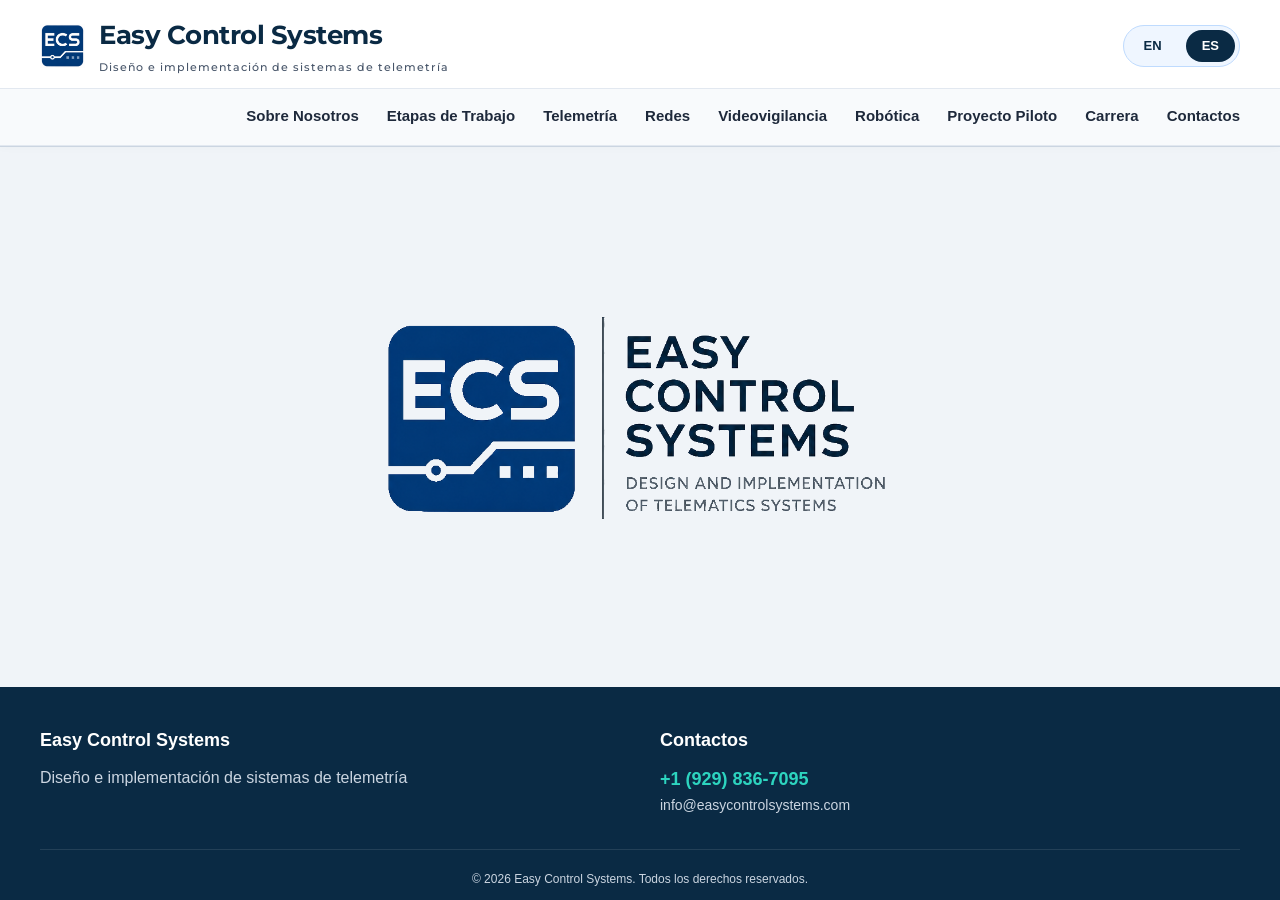
==== es.html @ a72a39f0 "Update language switcher styles for EN/ES links" ====
<!DOCTYPE html>
<html lang="es">
<head>
  <meta charset="UTF-8" />
  <meta name="viewport" content="width=device-width, initial-scale=1.0, user-scalable=no, maximum-scale=1.0" />
  <title>Easy Control Systems</title>
  
  <!-- Favicon -->
  <link rel="icon" href="ECS.png" />
  <link rel="shortcut icon" href="ECS.png" />
  
  <!-- Подключение шрифта Montserrat -->
  <link href="https://fonts.googleapis.com/css2?family=Montserrat:wght@400;500;600;700;800&display=swap" rel="stylesheet">
  
  <!-- Основные стили -->
  <link rel="stylesheet" href="style.css?v=2" />
</head>

<body>

<!-- ======================================== -->
<!-- HEADER: ШАПКА САЙТА                      -->
<!-- ======================================== -->
<header>
  <!-- Верхняя строка: логотип + переключатель языков -->
  <div style="display: flex; justify-content: space-between; align-items: center; padding: 16px 40px 12px 40px;">
    <!-- Логотип с кликом на главную -->
    <div style="display: flex; align-items: center; gap: 14px; cursor: pointer;" onclick="showWindow('home')">
      <img src="ECS.png" alt="ECS logo" style="height: 44px; width: auto;" />
      <div class="logo">
        Easy Control Systems
        <div class="subtitle">Diseño e implementación de sistemas de telemetría</div>
      </div>
    </div>
    
     <!-- Переключатель языков EN/ES -->
    <div style="display:flex; gap:8px; background:#eff6ff; border:1px solid #bfdbfe; padding:4px; border-radius:40px;">
      <a href="index.html"  style="text-decoration:none; padding:6px 16px; border-radius:40px;                     color:#0a2a44; font-weight:700; font-size:13px;">EN</a>
      <a href="es.html"     style="text-decoration:none; padding:6px 16px; border-radius:40px; background:#0a2a44; color:#fff;    font-weight:700; font-size:13px;">ES</a>
    </div>
  </div>
  
  <!-- Навигационное меню -->
  <div style="background: #f8fafc; padding: 10px 40px; border-top: 1px solid #e2e8f0; border-bottom: 1px solid #e2e8f0;">
    <nav style="display: flex; justify-content: flex-end; gap: 28px; flex-wrap: wrap;">
      <a href="#" data-window="about" class="nav-link">Sobre Nosotros</a>
      <a href="#" data-window="steps" class="nav-link">Etapas de Trabajo</a>
      <a href="#" data-window="telemech" class="nav-link">Telemetría</a>
      <a href="#" data-window="networks" class="nav-link">Redes</a>
      <a href="#" data-window="video" class="nav-link">Videovigilancia</a>
      <a href="#" data-window="robotics" class="nav-link">Robótica</a>
      <a href="#" data-window="pilot" class="nav-link">Proyecto Piloto</a>
      <a href="#" data-window="career" class="nav-link">Carrera</a>
      <a href="#" data-window="contacts" class="nav-link">Contactos</a>
    </nav>
  </div>
</header>

<!-- ======================================== -->
<!-- MAIN: ОСНОВНОЕ СОДЕРЖИМОЕ (ОКНА)        -->
<!-- ======================================== -->
<main class="container">
  
  <!-- СТАРТОВАЯ СТРАНИЦА (ГЛАВНАЯ) -->
  <div id="window-home" class="window-content active">
    <img src="ECS_e.png" alt="ECS Logo" />
  </div>

  <!-- О КОМПАНИИ -->
  <div id="window-about" class="window-content">
    <h1>Sobre Nosotros</h1>
    <p>Somos un equipo de ingenieros especializados en telemetría y sistemas de automatización industrial.</p>
    <p>Nuestra actividad está orientada a aumentar la eficiencia operativa de las empresas optimizando el uso de recursos energéticos y humanos.</p>

    <h2>Cómo trabajamos</h2>
    <p>Ofrecemos un modelo basado en una auditoría integral preliminar. La auditoría inicial es gratuita. El pago por nuestros servicios comienza solo después de completar la auditoría y de que usted decida implementar las soluciones desarrolladas.</p>
    <p>Excluimos riesgos injustificados y enfoques experimentales en la parte financiera de los proyectos. Todas las decisiones se toman sobre la base de análisis técnicos, cálculos y experiencia práctica probada.</p>
    <p>Según los resultados de la evaluación inicial, determinamos:</p>
    <ul style="margin-left: 24px; margin-bottom: 20px;">
      <li>viabilidad del proyecto;</li>
      <li>eficiencia económica;</li>
      <li>plazos estimados de recuperación de la inversión.</li>
    </ul>

    <h2>Competencias y cumplimiento normativo</h2>
    <p>La empresa cuenta con un conjunto creciente de licencias y competencias que nos permiten abordar una amplia gama de tareas de ingeniería. Antes de iniciar cualquier proyecto, nuestro departamento legal realiza una verificación adicional para garantizar el cumplimiento de los requisitos normativos.</p>

    <h2>Geografía de actividad</h2>
    <p>EE. UU., Canadá, México.</p>

    <h2>Documentación</h2>
    <p>Al finalizar los proyectos, proporcionamos un conjunto completo de documentación técnica y operativa, incluidos manuales de mantenimiento y soporte de sistemas.</p>

    <h2>Envíe su solicitud</h2>
    <div id="form-about"></div>
  </div>

  <!-- ЭТАПЫ РАБОТ -->
  <div id="window-steps" class="window-content">
    <h1>Etapas de Trabajo</h1>

    <h3>1. Recepción y análisis inicial de la solicitud</h3>
    <ul>
      <li>Procesamiento de la solicitud entrante del cliente</li>
      <li>Formación de una comprensión inicial de la tarea, problema o idea</li>
    </ul>

    <h3>2. Recopilación y análisis de datos iniciales</h3>
    <ul>
      <li>Interacción con el cliente y/o sus representantes autorizados</li>
      <li>Obtención y análisis de la documentación técnica y de proyecto existente</li>
    </ul>

    <h3>3. Auditoría integral (gratuita)</h3>
    <ul>
      <li>Evaluación de la viabilidad técnica de la implementación</li>
      <li>Análisis de la viabilidad económica</li>
      <li>Cálculo de los plazos estimados de recuperación de la inversión</li>
    </ul>

    <h3>4. Diseño y aprobación de la solución</h3>
    <ul>
      <li>Preparación de especificaciones técnicas</li>
      <li>Desarrollo de un anteproyecto con cronograma de trabajo y especificaciones</li>
      <li>Aprobación de la versión final de la solución técnica con el cliente</li>
    </ul>

    <h3>5. Implementación y puesta en marcha</h3>
    <ul>
      <li>Ejecución del proyecto, configuración de sistemas, realización de pruebas</li>
      <li>Entrega de un conjunto completo de documentación técnica y operativa</li>
    </ul>

    <h3>6. Soporte post-proyecto</h3>
    <ul>
      <li>Asistencia durante el período de garantía</li>
      <li>Asistencia después del período de garantía</li>
    </ul>
  </div>

  <!-- ТЕЛЕМЕХАНИКА -->
  <div id="window-telemech" class="window-content">
    <h1>Telemetría</h1>
    <h3>1. Trabajo con sistemas existentes</h3>
    <ul>
      <li>Diagnóstico</li>
      <li>Reparación</li>
      <li>Modernización</li>
      <li>Optimización</li>
    </ul>
    <h3>2. Construcción de un nuevo sistema</h3>
    <ul>
      <li>Selección de SCADA, equipos, plataformas en la nube</li>
      <li>Instalación, montaje y puesta en marcha de equipos tanto locales como de campo</li>
      <li>Implementación de la lógica básica de control</li>
      <li>Configuración de alertas, archivo de datos, tendencias</li>
      <li>Configuración de acceso remoto</li>
    </ul>
    <h3>Protocolos compatibles</h3>
    <p>Modbus, IEC 60870-5-104, DNP3, OPC, MQTT y otros.</p>
  </div>

  <!-- СЕТИ -->
  <div id="window-networks" class="window-content">
    <h1>Redes</h1>
    <h3>Trabajos con infraestructuras de red</h3>
    <ul>
      <li>Reparación después de daños</li>
      <li>Modernización de redes existentes</li>
      <li>Diseño e implementación de nuevas redes</li>
      <li>Configuración de equipos de conmutación</li>
    </ul>
    <h3>Tipos de medios compatibles</h3>
    <ul>
      <li>Líneas de cobre (pares telefónicos)</li>
      <li>Cable coaxial, Ethernet (par trenzado), fibra óptica</li>
      <li>Redes inalámbricas (antenas, equipos de radioenlace)</li>
      <li>Canales de radio de alta frecuencia (LOS) en condiciones de visibilidad directa y de baja frecuencia (NLOS) sin visibilidad directa</li>
    </ul>
    <h3>Servicios adicionales</h3>
    <ul>
      <li>Provisión de Internet</li>
    </ul>
  </div>

  <!-- ВИДЕОНАБЛЮДЕНИЕ -->
  <div id="window-video" class="window-content">
    <h1>Videovigilancia</h1>
    
    <h3>Trabajo con sistemas existentes</h3>
    <ul><li>Diagnóstico</li><li>Reparación</li><li>Modernización</li><li>Optimización</li></ul>
    
    <h3>Construcción de un nuevo sistema</h3>
    <ul><li>Selección de equipos, plataformas en la nube</li><li>Selección de cámaras</li><li>Instalación, puesta en marcha</li><li>Configuración de acceso remoto</li></ul>
    
    <h3>Verificación de alarmas por video — monitoreo con operador en vivo</h3>
    <ul>
      <li>Cuando se detecta movimiento u otras alertas críticas fuera del horario laboral (after hours), nuestro operador revisa el evento en tiempo real</li>
      <li>Analiza el archivo de video y confirma o rechaza la alarma</li>
      <li>Si es una falsa alarma, el sistema se reinicia, no se llama a la policía</li>
      <li>Si se confirma una intrusión, el operador notifica inmediatamente a los servicios de emergencia con la ubicación exacta y la descripción del incidente</li>
    </ul>
    
    <h3>Ventajas de la verificación por video</h3>
    <ul>
      <li>Sin multas por falsas llamadas a la policía (ahorro de hasta $500 por incidente)</li>
      <li>Respuesta rápida a amenazas reales</li>
      <li>Control 24/7</li>
      <li>Confirmación del incidente con valor legal</li>
      <li>Cumplimiento del estándar de verificación de alarmas por video (AVL-01)</li>
    </ul>

    <h3>Servicios adicionales</h3>
    <ul>
      <li>Nos hacemos cargo del mantenimiento completo del sistema de videovigilancia — programado y de emergencia</li>
      <li>A solicitud (cuando sea necesaria una investigación del incidente) — proporcionamos rápidamente la grabación requerida del archivo con marca de tiempo y exportación en el formato requerido</li>
    </ul>
  </div>

  <!-- РОБОТОТЕХНИКА -->
  <div id="window-robotics" class="window-content">
    <h1>Robótica</h1>

    <h3>1. Calibración y preparación para el transporte</h3>
    <ul>
      <li>Preparación del robot para el transporte (fijación de ejes, protección de componentes)</li>
      <li>Transporte cumpliendo con los requisitos del fabricante</li>
      <li>Instalación en nueva ubicación y recalibración después del transporte</li>
    </ul>

    <h3>2. Recuperación después de situaciones de emergencia</h3>
    <ul>
      <li>Desbloqueo del robot</li>
      <li>Recalibración después de colisiones y daños mecánicos</li>
      <li>Verificación del funcionamiento de todos los ejes y sensores</li>
    </ul>

    <h3>3. Programación e integración</h3>
    <ul>
      <li>Desarrollo de un programa «desde cero» para su tarea específica</li>
      <li>Modificación de programas existentes — optimización, adición de funciones</li>
      <li>Integración del robot con el PLC adicional de su sistema</li>
      <li>Integración con el sistema SCADA para control y monitoreo centralizados</li>
    </ul>

    <h3>4. Servicio y soporte</h3>
    <ul>
      <li>Organización de la comunicación con el fabricante para reparaciones en garantía y post-garantía</li>
      <li>Consultoría sobre operación y mantenimiento</li>
      <li>Visita de emergencia de un especialista (bajo pedido)</li>
    </ul>
  </div>

  <!-- ПИЛОТНЫЙ ПРОЕКТ -->
  <div id="window-pilot" class="window-content">
    <h1>Proyecto Piloto</h1>

    <h3>Nuestra empresa está interesada en formar una lista de referencias de calidad de proyectos implementados en el segmento de pequeñas empresas</h3>
    <h3>Condiciones del proyecto piloto</h3>
    <ul>
      <li>Consentimiento del cliente para utilizar el proyecto completado con fines publicitarios y de marketing</li>
      <li>Implementación del proyecto piloto al costo del equipo (la mano de obra es gratuita)</li>
      <li>El costo se limita a los gastos directos de adquisición del equipo</li>
    </ul>

    <h3>Cómo presentar una solicitud</h3>
    <ul>
      <li>Envíe su propuesta a través del siguiente formulario</li>
      <li>Nos pondremos en contacto con usted para discutir los detalles</li>
    </ul>

    <div id="form-pilot"></div>
  </div>

  <!-- КАРЬЕРА -->
  <div id="window-career" class="window-content">
    <h1>Carrera</h1>

    <h3>Programador SCADA (Ignition)</h3>
    <ul>
      <li>Experiencia con SCADA Ignition</li>
    </ul>

    <h3>Instalador de equipos de radioenlace</h3>
    <ul>
      <li>Trabajo en el equipo de ingenieros de campo</li>
      <li>Licencia vigente (autorización) para trabajos en altura</li>
    </ul>

    <h3>Ingeniero de diseño (control de normas)</h3>
    <ul>
      <li>Preparación final de la documentación del proyecto</li>
      <li>Experiencia con AutoCAD, CorelDRAW</li>
    </ul>

    <p style="margin-top: 32px; margin-bottom: 20px;">Para obtener información detallada, envíe su currículum con sus datos de contacto a través del siguiente formulario:</p>

    <div id="form-career"></div>
  </div>

  <!-- КОНТАКТЫ -->
  <div id="window-contacts" class="window-content">
    <h1>Contactos</h1>
    <div class="two-col">
      <div class="contact-info">
        <h3>Contáctenos</h3>
        <p><strong>Dirección:</strong><br>11390 Old Roswell Rd,<br>Alpharetta, GA 30009</p>
        <p><strong>Teléfono:</strong><br>+1 (929) 836-7095</p>
        <p><strong>Email:</strong><br>info@easycontrolsystems.com</p>
      </div>
      <div class="contact-info">
        <h3>Envíenos un mensaje</h3>
        <div id="form-contacts"></div>
      </div>
    </div>
  </div>
</main>

<!-- ======================================== -->
<!-- FOOTER: ПОДВАЛ САЙТА                     -->
<!-- ======================================== -->
<footer>
  <div class="footer-grid">
    <div class="left-column">
      <div class="line-1">
        <h3>Easy Control Systems</h3>
      </div>
      <div class="line-2">
        <p>Diseño e implementación de sistemas de telemetría</p>
      </div>      
    </div>
    <div class="right-column">
      <div class="line-1">
        <h3>Contactos</h3>
      </div>
      <div class="line-2">
        <p><a href="tel:+19298367095" class="phone-link">+1 (929) 836-7095</a></p>
      </div>
      <div class="line-3">
        <p><a href="mailto:info@easycontrolsystems.com" class="email-link">info@easycontrolsystems.com</a></p>
      </div>
    </div>
  </div>
  <div class="footer-copyright">
    <p>© 2026 Easy Control Systems. Todos los derechos reservados.</p>
  </div>
</footer>

<!-- ======================================== -->
<!-- SCRIPT: ФОРМЫ И ПЕРЕКЛЮЧЕНИЕ ОКОН        -->
<!-- ======================================== -->
<script>
  // Функция создания формы (с поддержкой файлов)
  function createForm(actionUrl, formType = 'default', maxSizeMB = 10) {
    const form = document.createElement('form');
    form.method = 'POST';
    form.action = actionUrl;
    form.enctype = 'multipart/form-data';

    let fileHtml = '';
    let sizeText = '';

    if (formType === 'file') {
      fileHtml = `
        <label>Adjuntar archivo (no más de ${maxSizeMB} MB)</label>
        <input type="file" name="attachment" accept=".pdf,.docx,.jpg,.png,.zip,application/pdf,application/vnd.openxmlformats-officedocument.wordprocessingml.document" />
      `;
      sizeText = ` El archivo no supera los ${maxSizeMB} MB.`;
    }

    form.innerHTML = `
      <label>Nombre</label><input name="name" type="text" required />
      <label>Teléfono</label><input name="phone" type="text" />
      <label>Email</label><input name="email" type="email" required />
      ${fileHtml}
      <label>Mensaje</label><textarea name="message" required></textarea>
      <input type="hidden" name="_subject" value="Solicitud a ECS" />
      <button class="submit" type="submit">Enviar</button>
      <div class="small-note">Respondemos a cada mensaje.${sizeText}</div>
    `;
    return form;
  }

  // Проверка размера файла
  function validateFileSize(fileInput, maxSizeMB = 10) {
    const file = fileInput.files[0];
    if (!file) return true;

    const maxSizeInBytes = maxSizeMB * 1024 * 1024;
    if (file.size > maxSizeInBytes) {
      alert(`Error: El archivo no debe exceder los ${maxSizeMB} MB. Su archivo: ${(file.size / (1024 * 1024)).toFixed(2)} MB`);
      fileInput.value = '';
      return false;
    }
    return true;
  }

  // Инициализация форм
  const formUrl = 'https://formspree.io/f/mdaynnqn';
  const maxFileSize = 10;

  const formAbout = createForm(formUrl, 'file', maxFileSize);
  const formPilot = createForm(formUrl, 'file', maxFileSize);
  const formCareer = createForm(formUrl, 'file', maxFileSize);
  const formContacts = createForm(formUrl, 'file', maxFileSize);

  document.getElementById('form-about')?.appendChild(formAbout);
  document.getElementById('form-pilot')?.appendChild(formPilot);
  document.getElementById('form-career')?.appendChild(formCareer);
  document.getElementById('form-contacts')?.appendChild(formContacts);

  // Проверка файлов для всех форм
  const allForms = [formAbout, formPilot, formCareer, formContacts];
  allForms.forEach(form => {
    if (form) {
      form.addEventListener('submit', function(event) {
        const fileInput = form.querySelector('input[type="file"]');
        if (!validateFileSize(fileInput, maxFileSize)) {
          event.preventDefault();
        }
      });
    }
  });

  // Управление переключением окон
  const windows = document.querySelectorAll('.window-content');
  const navLinks = document.querySelectorAll('.nav-link');

  window.showWindow = function(windowId) {
    windows.forEach(win => win.classList.remove('active'));
    const target = document.getElementById(`window-${windowId}`);
    if (target) target.classList.add('active');
    history.pushState({ windowId }, '', `#${windowId}`);
  };

  // Назначение обработчиков для пунктов меню
  navLinks.forEach(link => {
    link.addEventListener('click', (e) => {
      e.preventDefault();
      const windowId = link.getAttribute('data-window');
      showWindow(windowId);
    });
  });

  // Обработка кнопок на главной странице (если есть)
  document.querySelectorAll('.btn-home-primary, .btn-home-secondary').forEach(btn => {
    btn.addEventListener('click', (e) => {
      e.preventDefault();
      const windowId = btn.getAttribute('data-window');
      if (windowId) showWindow(windowId);
    });
  });

  // Определение начального окна по хешу или по умолчанию
  const hash = window.location.hash.slice(1);
  if (hash && document.getElementById(`window-${hash}`)) {
    showWindow(hash);
  } else {
    showWindow('home');
  }

  // Обработка навигации браузера (кнопки "назад" / "вперёд")
  window.addEventListener('popstate', (e) => {
    if (e.state && e.state.windowId) {
      showWindow(e.state.windowId);
    } else {
      showWindow('home');
    }
  });
</script>
</body>
</html>
---- style.css ----
/* ============================================
   БАЗОВЫЕ СТИЛИ И СБРОС
   ============================================ */
* {
  margin: 0;
  padding: 0;
  box-sizing: border-box;
}

body {
  font-family: 'Segoe UI', 'Arial', sans-serif;
  background: #f0f4f8;
  color: #1e2a3e;
  line-height: 1.5;
}

/* ============================================
   ЦВЕТОВАЯ СХЕМА ECS
   ============================================ */
:root {
  --ecs-deep: #0a2a44;
  --ecs-mid: #1e4a76;
  --ecs-light: #eef2f8;
  --ecs-accent: #3b82f6;
  --ecs-text: #1e293b;
  --ecs-text-light: #475569;
  --ecs-border: #cbd5e1;
  --ecs-white: #ffffff;
}

/* ============================================
   ОСНОВНАЯ СТРУКТУРА СТРАНИЦЫ (Flex-схема)
   ============================================ */
html, body {
  height: 100%;
  margin: 0;
  padding: 0;
}

body {
  display: flex;
  flex-direction: column;
  min-height: 100vh;
}

main {
  flex: 1;
  display: flex;
  flex-direction: column;
}

.container {
  flex: 1;
  display: flex;
  flex-direction: column;
  max-width: 1200px;
  margin: 0 auto;
  padding: 0 24px;
  width: 100%;
}

/* ============================================
   ШАПКА (HEADER) — ДЕСКТОП
   ============================================ */
header {
  position: sticky;
  top: 0;
  z-index: 100;
  background: var(--ecs-white);
  border-bottom: 1px solid var(--ecs-border);
  box-shadow: 0 2px 8px rgba(0,0,0,0.02);
}

.logo {
  font-size: 26px;
  font-weight: 700;
  color: var(--ecs-deep);
  letter-spacing: -0.5px;
  font-family: 'Montserrat', 'Segoe UI', Arial, sans-serif;
}

.logo .subtitle {
  font-size: 11px;
  font-weight: 500;
  color: var(--ecs-text-light);
  letter-spacing: 1px;
  margin-top: 4px;
  font-family: 'Montserrat', 'Segoe UI', Arial, sans-serif;
}

/* ============================================
   НАВИГАЦИЯ
   ============================================ */
.nav-link {
  text-decoration: none;
  color: var(--ecs-text);
  font-weight: 600;
  font-size: 15px;
  padding: 6px 0;
  transition: color 0.2s;
  border-bottom: 2px solid transparent;
}

.nav-link:hover {
  color: var(--ecs-accent);
  border-bottom-color: var(--ecs-accent);
}

/* ============================================
   ОКНА (WINDOWS)
   ============================================ */
.window-content {
  display: none;
  flex: 1;
  padding: 48px 0 64px;
  animation: fadeIn 0.25s ease;
}

.window-content.active {
  display: block;
}

/* Стартовая страница — особое поведение (flex + центрирование) */
#window-home.window-content.active {
  display: flex;
  align-items: center;
  justify-content: center;
  padding: 0;
  margin: 0;
}

/* Остальные окна — обычный блочный режим */
#window-about.window-content.active,
#window-steps.window-content.active,
#window-telemech.window-content.active,
#window-networks.window-content.active,
#window-video.window-content.active,
#window-robotics.window-content.active,
#window-pilot.window-content.active,
#window-career.window-content.active,
#window-contacts.window-content.active {
  display: block;
}

@keyframes fadeIn {
  from { opacity: 0; transform: translateY(8px);}
  to { opacity: 1; transform: translateY(0);}
}

/* ============================================
   ЗАГОЛОВКИ И ТЕКСТ
   ============================================ */
h1 {
  font-size: 38px;
  font-weight: 700;
  color: var(--ecs-deep);
  margin-bottom: 24px;
  letter-spacing: -0.5px;
}

h2 {
  font-size: 26px;
  font-weight: 600;
  color: var(--ecs-mid);
  margin: 32px 0 16px;
  padding-bottom: 6px;
  border-bottom: 2px solid var(--ecs-light);
}

h3 {
  font-size: 20px;
  font-weight: 600;
  color: var(--ecs-accent);
  margin: 24px 0 12px;
}

/* ============================================
   КАРТОЧКИ И КОЛОНКИ
   ============================================ */
.card {
  background: var(--ecs-white);
  border-radius: 16px;
  padding: 20px;
  border: 1px solid var(--ecs-border);
  transition: box-shadow 0.2s;
}

.card:hover {
  box-shadow: 0 8px 20px rgba(0,0,0,0.05);
}

.two-col {
  display: grid;
  grid-template-columns: 1fr 1fr;
  gap: 28px;
}

/* ============================================
   ФОРМЫ
   ============================================ */
form {
  background: var(--ecs-white);
  padding: 28px;
  border-radius: 20px;
  border: 1px solid var(--ecs-border);
  margin: 24px 0;
}

label {
  display: block;
  font-weight: 600;
  margin-bottom: 6px;
  margin-top: 14px;
  color: var(--ecs-text);
}

input, textarea, select {
  width: 100%;
  padding: 12px 14px;
  border-radius: 10px;
  border: 1px solid var(--ecs-border);
  font-size: 15px;
  font-family: inherit;
  transition: 0.2s;
}

input:focus, textarea:focus, select:focus {
  outline: none;
  border-color: var(--ecs-accent);
  box-shadow: 0 0 0 2px rgba(59,130,246,0.2);
}

textarea {
  min-height: 100px;
  resize: vertical;
}

.submit {
  margin-top: 20px;
  width: 100%;
  padding: 14px;
  border: none;
  border-radius: 40px;
  background: var(--ecs-accent);
  color: white;
  font-size: 16px;
  font-weight: 700;
  cursor: pointer;
  transition: background 0.2s;
}

.submit:hover {
  background: var(--ecs-mid);
}

.small-note {
  font-size: 12px;
  color: var(--ecs-text-light);
  margin-top: 12px;
  text-align: center;
}

/* ============================================
   КОНТАКТЫ (СТРАНИЦА)
   ============================================ */
.contact-info {
  background: var(--ecs-white);
  border-radius: 20px;
  padding: 24px;
  border: 1px solid var(--ecs-border);
}

#window-contacts .two-col {
  display: grid;
  grid-template-columns: 1fr 1fr;
  gap: 28px;
  align-items: start;
}

/* ============================================
   СТАРТОВАЯ СТРАНИЦА — ЭМБЛЕМА
   ============================================ */
#window-home img {
  max-width: 45%;
  max-height: 55%;
  width: auto;
  height: auto;
  object-fit: contain;
  display: block;
}

/* ============================================
   ПОДВАЛ (FOOTER) — ПРИЖАТ К НИЗУ
   ============================================ */
footer {
  background: var(--ecs-deep);
  color: #cbd5e1;
  padding: 16px 24px 12px;
  margin-top: auto;
}

.footer-grid {
  display: grid;
  grid-template-columns: 1fr 1fr;
  gap: 40px;
  max-width: 1200px;
  margin: 0 auto;
}

footer h3 {
  color: white;
  margin-bottom: 12px;
  font-size: 18px;
}

.phone-link {
  color: #2dd4bf;
  font-size: 18px;
  font-weight: 700;
  text-decoration: none;
}

.email-link {
  color: #cbd5e1;
  font-size: 14px;
  text-decoration: none;
}

.footer-copyright {
  text-align: center;
  margin-top: 32px;
  font-size: 12px;
  border-top: 1px solid rgba(255,255,255,0.1);
  padding-top: 20px;
  max-width: 1200px;
  margin-left: auto;
  margin-right: auto;
}

/* ============================================
   АДАПТАЦИЯ: ПЛАНШЕТЫ (до 991px)
   ============================================ */
@media (max-width: 991px) {
  h1 { font-size: 32px; }
  h2 { font-size: 24px; }
  h3 { font-size: 18px; }
  .two-col { gap: 20px; }
  .window-content { padding: 32px 0 48px; }
  #window-home img { max-width: 50%; max-height: 50%; }
}

/* ============================================
   АДАПТАЦИЯ: МОБИЛЬНЫЕ (до 768px)
   ============================================ */
@media (max-width: 768px) {
  /* Шапка */
  header > div:first-child {
    display: flex !important;
    flex-direction: row !important;
    justify-content: space-between !important;
    align-items: center !important;
    padding: 10px 16px !important;
  }

  header > div:first-child > div:first-child {
    display: flex !important;
    flex-direction: row !important;
    align-items: center !important;
    gap: 8px !important;
    cursor: pointer;
  }

  header img[alt="ECS logo"] {
    height: 32px !important;
    width: auto;
  }

  header .logo {
    font-size: 14px !important;
    font-weight: 700 !important;
    line-height: 1.3 !important;
    text-align: left !important;
  }

  header .logo .subtitle {
    font-size: 8px !important;
    font-weight: 400 !important;
    margin-top: 3px !important;
    text-align: left !important;
    display: block !important;
  }

  header > div:first-child > div:last-child {
    display: flex !important;
    flex-direction: row !important;
    gap: 6px !important;
    padding: 4px !important;
    flex-shrink: 0 !important;
  }

  header > div:first-child > div:last-child a {
    padding: 4px 10px !important;
    font-size: 11px !important;
  }

  /* Меню (2 колонки) */
  nav {
    display: grid !important;
    grid-template-columns: 1fr 1fr !important;
    gap: 8px 16px !important;
    text-align: left !important;
    justify-content: start !important;
    padding: 8px 0 !important;
  }

  .nav-link {
    display: block !important;
    padding: 4px 0 !important;
    font-size: 13px !important;
    text-align: left !important;
    border-bottom: none !important;
  }

  /* Контент */
  .window-content {
    padding: 24px 0 32px;
  }

  h1 { font-size: 28px; }
  h2 { font-size: 20px; }
  .two-col { grid-template-columns: 1fr !important; gap: 20px !important; }

  /* Стартовая страница */
  #window-home img {
    max-width: 60%;
    max-height: 45%;
  }

  /* Подвал */
  footer {
    padding: 20px 16px 16px;
    margin-top: 0;
  }

  .footer-grid {
    grid-template-columns: 1fr !important;
    gap: 20px !important;
    text-align: center !important;
  }

  .footer-copyright {
    margin-top: 20px;
    padding-top: 12px;
    font-size: 10px;
  }

  .phone-link { font-size: 16px !important; }
  .email-link { font-size: 12px !important; }

  /* Контакты */
  #window-contacts .two-col { display: block !important; }
  #window-contacts .contact-info { margin-bottom: 20px; }
}

/* ============================================
   АДАПТАЦИЯ: МАЛЕНЬКИЕ ТЕЛЕФОНЫ (до 480px)
   ============================================ */
@media (max-width: 480px) {
  h1 { font-size: 24px; }
  h2 { font-size: 18px; }
  .nav-link { font-size: 12px !important; }
  #window-home img { max-width: 70%; max-height: 40%; }
  .phone-link { font-size: 14px !important; }
  .email-link { font-size: 11px !important; }
  footer p { font-size: 11px; }
  .footer-copyright { font-size: 9px; }
}

/* ============================================
   АДАПТАЦИЯ: САМЫЕ МАЛЕНЬКИЕ (до 375px)
   ============================================ */
@media (max-width: 375px) {
  header .logo { font-size: 12px !important; }
  header .logo .subtitle { font-size: 7px !important; }
  header img[alt="ECS logo"] { height: 28px !important; }
  .nav-link { font-size: 11px !important; }
  #window-home img { max-width: 80%; max-height: 35%; }
  .phone-link { font-size: 13px !important; }
  .email-link { font-size: 10px !important; }
  .contact-info p { font-size: 12px; }
}
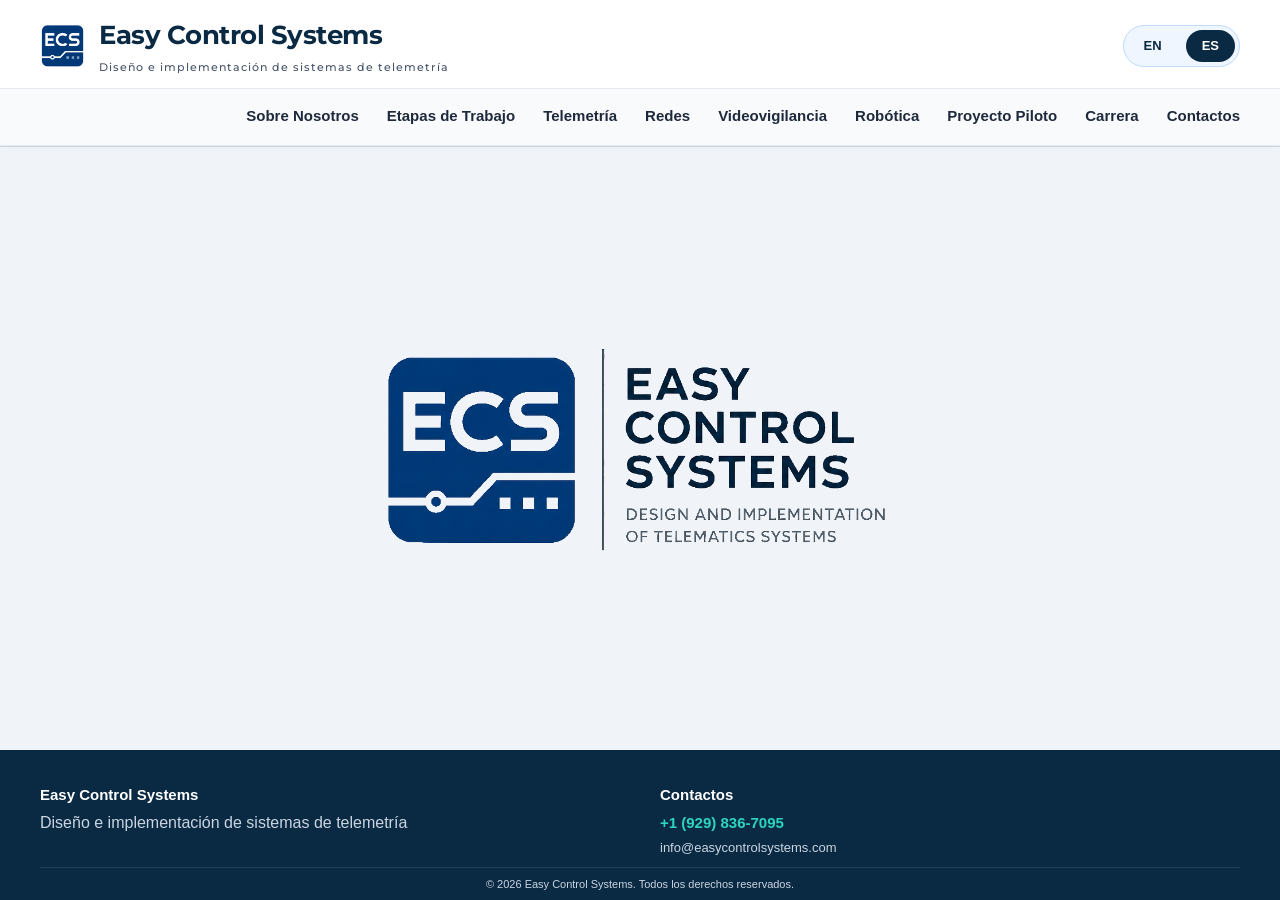
==== commit 27b4c259: "10.05.2026" ====
--- a/es.html
+++ b/es.html
@@ -24,8 +24,8 @@
 <header>
   <!-- Верхняя строка: логотип + переключатель языков -->
   <div style="display: flex; justify-content: space-between; align-items: center; padding: 16px 40px 12px 40px;">
-    <!-- Логотип с кликом на главную -->
-    <div style="display: flex; align-items: center; gap: 14px; cursor: pointer;" onclick="showWindow('home')">
+    <!-- Логотип с кликом на главную (тройной клик = ru.html) -->
+    <div style="display: flex; align-items: center; gap: 14px; cursor: pointer;" onclick="handleLogoClick()">
       <img src="ECS.png" alt="ECS logo" style="height: 44px; width: auto;" />
       <div class="logo">
         Easy Control Systems
@@ -35,8 +35,8 @@
     
      <!-- Переключатель языков EN/ES -->
     <div style="display:flex; gap:8px; background:#eff6ff; border:1px solid #bfdbfe; padding:4px; border-radius:40px;">
-      <a href="index.html"  style="text-decoration:none; padding:6px 16px; border-radius:40px;                     color:#0a2a44; font-weight:700; font-size:13px;">EN</a>
-      <a href="es.html"     style="text-decoration:none; padding:6px 16px; border-radius:40px; background:#0a2a44; color:#fff;    font-weight:700; font-size:13px;">ES</a>
+      <a href="index.html" class="lang-link">EN</a>
+      <a href="es.html" class="lang-link active">ES</a>
     </div>
   </div>
   
@@ -99,40 +99,40 @@
   <div id="window-steps" class="window-content">
     <h1>Etapas de Trabajo</h1>
 
-    <h3>1. Recepción y análisis inicial de la solicitud</h3>
-    <ul>
+    <h2>1. Recepción y análisis inicial de la solicitud</h2>
+    <ul style="margin-left: 24px; margin-bottom: 20px;">
       <li>Procesamiento de la solicitud entrante del cliente</li>
       <li>Formación de una comprensión inicial de la tarea, problema o idea</li>
     </ul>
 
-    <h3>2. Recopilación y análisis de datos iniciales</h3>
-    <ul>
+    <h2>2. Recopilación y análisis de datos iniciales</h2>
+    <ul style="margin-left: 24px; margin-bottom: 20px;">
       <li>Interacción con el cliente y/o sus representantes autorizados</li>
       <li>Obtención y análisis de la documentación técnica y de proyecto existente</li>
     </ul>
 
-    <h3>3. Auditoría integral (gratuita)</h3>
-    <ul>
+    <h2>3. Auditoría integral (gratuita)</h2>
+    <ul style="margin-left: 24px; margin-bottom: 20px;">
       <li>Evaluación de la viabilidad técnica de la implementación</li>
       <li>Análisis de la viabilidad económica</li>
       <li>Cálculo de los plazos estimados de recuperación de la inversión</li>
     </ul>
 
-    <h3>4. Diseño y aprobación de la solución</h3>
-    <ul>
+    <h2>4. Diseño y aprobación de la solución</h2>
+    <ul style="margin-left: 24px; margin-bottom: 20px;">
       <li>Preparación de especificaciones técnicas</li>
       <li>Desarrollo de un anteproyecto con cronograma de trabajo y especificaciones</li>
       <li>Aprobación de la versión final de la solución técnica con el cliente</li>
     </ul>
 
-    <h3>5. Implementación y puesta en marcha</h3>
-    <ul>
+    <h2>5. Implementación y puesta en marcha</h2>
+    <ul style="margin-left: 24px; margin-bottom: 20px;">
       <li>Ejecución del proyecto, configuración de sistemas, realización de pruebas</li>
       <li>Entrega de un conjunto completo de documentación técnica y operativa</li>
     </ul>
 
-    <h3>6. Soporte post-proyecto</h3>
-    <ul>
+    <h2>6. Soporte post-proyecto</h2>
+    <ul style="margin-left: 24px; margin-bottom: 20px;">
       <li>Asistencia durante el período de garantía</li>
       <li>Asistencia después del período de garantía</li>
     </ul>
@@ -141,44 +141,44 @@
   <!-- ТЕЛЕМЕХАНИКА -->
   <div id="window-telemech" class="window-content">
     <h1>Telemetría</h1>
-    <h3>1. Trabajo con sistemas existentes</h3>
-    <ul>
+    <h2>1. Trabajo con sistemas existentes</h2>
+    <ul style="margin-left: 24px; margin-bottom: 20px;">
       <li>Diagnóstico</li>
       <li>Reparación</li>
       <li>Modernización</li>
       <li>Optimización</li>
     </ul>
-    <h3>2. Construcción de un nuevo sistema</h3>
-    <ul>
+    <h2>2. Construcción de un nuevo sistema</h2>
+    <ul style="margin-left: 24px; margin-bottom: 20px;">
       <li>Selección de SCADA, equipos, plataformas en la nube</li>
       <li>Instalación, montaje y puesta en marcha de equipos tanto locales como de campo</li>
       <li>Implementación de la lógica básica de control</li>
       <li>Configuración de alertas, archivo de datos, tendencias</li>
       <li>Configuración de acceso remoto</li>
     </ul>
-    <h3>Protocolos compatibles</h3>
+    <h2>Protocolos compatibles</h2>
     <p>Modbus, IEC 60870-5-104, DNP3, OPC, MQTT y otros.</p>
   </div>
 
   <!-- СЕТИ -->
   <div id="window-networks" class="window-content">
     <h1>Redes</h1>
-    <h3>Trabajos con infraestructuras de red</h3>
-    <ul>
+    <h2>Trabajos con infraestructuras de red</h2>
+    <ul style="margin-left: 24px; margin-bottom: 20px;">
       <li>Reparación después de daños</li>
       <li>Modernización de redes existentes</li>
       <li>Diseño e implementación de nuevas redes</li>
       <li>Configuración de equipos de conmutación</li>
     </ul>
-    <h3>Tipos de medios compatibles</h3>
-    <ul>
+    <h2>Tipos de medios compatibles</h2>
+    <ul style="margin-left: 24px; margin-bottom: 20px;">
       <li>Líneas de cobre (pares telefónicos)</li>
       <li>Cable coaxial, Ethernet (par trenzado), fibra óptica</li>
       <li>Redes inalámbricas (antenas, equipos de radioenlace)</li>
       <li>Canales de radio de alta frecuencia (LOS) en condiciones de visibilidad directa y de baja frecuencia (NLOS) sin visibilidad directa</li>
     </ul>
-    <h3>Servicios adicionales</h3>
-    <ul>
+    <h2>Servicios adicionales</h2>
+    <ul style="margin-left: 24px; margin-bottom: 20px;">
       <li>Provisión de Internet</li>
     </ul>
   </div>
@@ -187,22 +187,22 @@
   <div id="window-video" class="window-content">
     <h1>Videovigilancia</h1>
     
-    <h3>Trabajo con sistemas existentes</h3>
-    <ul><li>Diagnóstico</li><li>Reparación</li><li>Modernización</li><li>Optimización</li></ul>
+    <h2>Trabajo con sistemas existentes</h2>
+    <ul style="margin-left: 24px; margin-bottom: 20px;"><li>Diagnóstico</li><li>Reparación</li><li>Modernización</li><li>Optimización</li></ul>
     
-    <h3>Construcción de un nuevo sistema</h3>
-    <ul><li>Selección de equipos, plataformas en la nube</li><li>Selección de cámaras</li><li>Instalación, puesta en marcha</li><li>Configuración de acceso remoto</li></ul>
+    <h2>Construcción de un nuevo sistema</h2>
+    <ul style="margin-left: 24px; margin-bottom: 20px;"><li>Selección de equipos, plataformas en la nube</li><li>Selección de cámaras</li><li>Instalación, puesta en marcha</li><li>Configuración de acceso remoto</li></ul>
     
-    <h3>Verificación de alarmas por video — monitoreo con operador en vivo</h3>
-    <ul>
+    <h2>Verificación de alarmas por video — monitoreo con operador en vivo</h2>
+    <ul style="margin-left: 24px; margin-bottom: 20px;">
       <li>Cuando se detecta movimiento u otras alertas críticas fuera del horario laboral (after hours), nuestro operador revisa el evento en tiempo real</li>
       <li>Analiza el archivo de video y confirma o rechaza la alarma</li>
       <li>Si es una falsa alarma, el sistema se reinicia, no se llama a la policía</li>
       <li>Si se confirma una intrusión, el operador notifica inmediatamente a los servicios de emergencia con la ubicación exacta y la descripción del incidente</li>
     </ul>
     
-    <h3>Ventajas de la verificación por video</h3>
-    <ul>
+    <h2>Ventajas de la verificación por video</h2>
+    <ul style="margin-left: 24px; margin-bottom: 20px;">
       <li>Sin multas por falsas llamadas a la policía (ahorro de hasta $500 por incidente)</li>
       <li>Respuesta rápida a amenazas reales</li>
       <li>Control 24/7</li>
@@ -210,8 +210,8 @@
       <li>Cumplimiento del estándar de verificación de alarmas por video (AVL-01)</li>
     </ul>
 
-    <h3>Servicios adicionales</h3>
-    <ul>
+    <h2>Servicios adicionales</h2>
+    <ul style="margin-left: 24px; margin-bottom: 20px;">
       <li>Nos hacemos cargo del mantenimiento completo del sistema de videovigilancia — programado y de emergencia</li>
       <li>A solicitud (cuando sea necesaria una investigación del incidente) — proporcionamos rápidamente la grabación requerida del archivo con marca de tiempo y exportación en el formato requerido</li>
     </ul>
@@ -221,30 +221,30 @@
   <div id="window-robotics" class="window-content">
     <h1>Robótica</h1>
 
-    <h3>1. Calibración y preparación para el transporte</h3>
-    <ul>
+    <h2>1. Calibración y preparación para el transporte</h2>
+    <ul style="margin-left: 24px; margin-bottom: 20px;">
       <li>Preparación del robot para el transporte (fijación de ejes, protección de componentes)</li>
       <li>Transporte cumpliendo con los requisitos del fabricante</li>
       <li>Instalación en nueva ubicación y recalibración después del transporte</li>
     </ul>
 
-    <h3>2. Recuperación después de situaciones de emergencia</h3>
-    <ul>
+    <h2>2. Recuperación después de situaciones de emergencia</h2>
+    <ul style="margin-left: 24px; margin-bottom: 20px;">
       <li>Desbloqueo del robot</li>
       <li>Recalibración después de colisiones y daños mecánicos</li>
       <li>Verificación del funcionamiento de todos los ejes y sensores</li>
     </ul>
 
-    <h3>3. Programación e integración</h3>
-    <ul>
+    <h2>3. Programación e integración</h2>
+    <ul style="margin-left: 24px; margin-bottom: 20px;">
       <li>Desarrollo de un programa «desde cero» para su tarea específica</li>
       <li>Modificación de programas existentes — optimización, adición de funciones</li>
       <li>Integración del robot con el PLC adicional de su sistema</li>
       <li>Integración con el sistema SCADA para control y monitoreo centralizados</li>
     </ul>
 
-    <h3>4. Servicio y soporte</h3>
-    <ul>
+    <h2>4. Servicio y soporte</h2>
+    <ul style="margin-left: 24px; margin-bottom: 20px;">
       <li>Organización de la comunicación con el fabricante para reparaciones en garantía y post-garantía</li>
       <li>Consultoría sobre operación y mantenimiento</li>
       <li>Visita de emergencia de un especialista (bajo pedido)</li>
@@ -255,16 +255,16 @@
   <div id="window-pilot" class="window-content">
     <h1>Proyecto Piloto</h1>
 
-    <h3>Nuestra empresa está interesada en formar una lista de referencias de calidad de proyectos implementados en el segmento de pequeñas empresas</h3>
-    <h3>Condiciones del proyecto piloto</h3>
-    <ul>
+    <h2>Nuestra empresa está interesada en formar una lista de referencias de calidad de proyectos implementados en el segmento de pequeñas empresas</h2>
+    <h2>Condiciones del proyecto piloto</h2>
+    <ul style="margin-left: 24px; margin-bottom: 20px;">
       <li>Consentimiento del cliente para utilizar el proyecto completado con fines publicitarios y de marketing</li>
       <li>Implementación del proyecto piloto al costo del equipo (la mano de obra es gratuita)</li>
       <li>El costo se limita a los gastos directos de adquisición del equipo</li>
     </ul>
 
-    <h3>Cómo presentar una solicitud</h3>
-    <ul>
+    <h2>Cómo presentar una solicitud</h2>
+    <ul style="margin-left: 24px; margin-bottom: 20px;">
       <li>Envíe su propuesta a través del siguiente formulario</li>
       <li>Nos pondremos en contacto con usted para discutir los detalles</li>
     </ul>
@@ -276,19 +276,19 @@
   <div id="window-career" class="window-content">
     <h1>Carrera</h1>
 
-    <h3>Programador SCADA (Ignition)</h3>
-    <ul>
+    <h2>Programador SCADA (Ignition)</h2>
+    <ul style="margin-left: 24px; margin-bottom: 20px;">
       <li>Experiencia con SCADA Ignition</li>
     </ul>
 
-    <h3>Instalador de equipos de radioenlace</h3>
-    <ul>
+    <h2>Instalador de equipos de radioenlace</h2>
+    <ul style="margin-left: 24px; margin-bottom: 20px;">
       <li>Trabajo en el equipo de ingenieros de campo</li>
       <li>Licencia vigente (autorización) para trabajos en altura</li>
     </ul>
 
-    <h3>Ingeniero de diseño (control de normas)</h3>
-    <ul>
+    <h2>Ingeniero de diseño (control de normas)</h2>
+    <ul style="margin-left: 24px; margin-bottom: 20px;">
       <li>Preparación final de la documentación del proyecto</li>
       <li>Experiencia con AutoCAD, CorelDRAW</li>
     </ul>
@@ -350,6 +350,23 @@
 <!-- SCRIPT: ФОРМЫ И ПЕРЕКЛЮЧЕНИЕ ОКОН        -->
 <!-- ======================================== -->
 <script>
+  // Тройной клик на логотип — переход на русскую версию
+  let logoClickCount = 0;
+  let logoClickTimer = null;
+  function handleLogoClick() {
+    logoClickCount++;
+    clearTimeout(logoClickTimer);
+    if (logoClickCount === 3) {
+      logoClickCount = 0;
+      window.location.href = 'ru.html';
+      return;
+    }
+    logoClickTimer = setTimeout(() => {
+      logoClickCount = 0;
+      showWindow('home');
+    }, 500);
+  }
+
   // Функция создания формы (с поддержкой файлов)
   function createForm(actionUrl, formType = 'default', maxSizeMB = 10) {
     const form = document.createElement('form');
@@ -427,11 +444,17 @@
   const navLinks = document.querySelectorAll('.nav-link');
 
   window.showWindow = function(windowId) {
-    windows.forEach(win => win.classList.remove('active'));
-    const target = document.getElementById(`window-${windowId}`);
-    if (target) target.classList.add('active');
-    history.pushState({ windowId }, '', `#${windowId}`);
-  };
+  windows.forEach(win => win.classList.remove('active'));
+  const target = document.getElementById(`window-${windowId}`);
+  if (target) target.classList.add('active');
+  history.pushState({ windowId }, '', `#${windowId}`);
+  
+  navLinks.forEach(link => link.classList.remove('active'));
+  const activeLink = document.querySelector(`.nav-link[data-window="${windowId}"]`);
+  if (activeLink) activeLink.classList.add('active');
+  
+  window.scrollTo({ top: 0, behavior: 'smooth' });
+};
 
   // Назначение обработчиков для пунктов меню
   navLinks.forEach(link => {
--- a/style.css
+++ b/style.css
@@ -5,13 +5,6 @@
   margin: 0;
   padding: 0;
   box-sizing: border-box;
-}
-
-body {
-  font-family: 'Segoe UI', 'Arial', sans-serif;
-  background: #f0f4f8;
-  color: #1e2a3e;
-  line-height: 1.5;
 }
 
 /* ============================================
@@ -31,16 +24,21 @@
 /* ============================================
    ОСНОВНАЯ СТРУКТУРА СТРАНИЦЫ (Flex-схема)
    ============================================ */
-html, body {
+html {
   height: 100%;
-  margin: 0;
-  padding: 0;
-}
-
+}
+
+/* Объединённый body — убраны дублирование и лишний html/body блок */
 body {
+  font-family: 'Segoe UI', 'Arial', sans-serif;
+  background: #f0f4f8;
+  color: #1e2a3e;
+  line-height: 1.5;
   display: flex;
   flex-direction: column;
   min-height: 100vh;
+  margin: 0;
+  padding: 0;
 }
 
 main {
@@ -97,13 +95,41 @@
   font-weight: 600;
   font-size: 15px;
   padding: 6px 0;
-  transition: color 0.2s;
+  transition: color 0.2s, background 0.2s, padding 0.2s;
   border-bottom: 2px solid transparent;
+  border-radius: 40px;
 }
 
 .nav-link:hover {
   color: var(--ecs-accent);
   border-bottom-color: var(--ecs-accent);
+}
+
+/* Активная кнопка — тёмно-синяя таблетка как у переключателя языков */
+.nav-link.active {
+  background: var(--ecs-deep);
+  color: var(--ecs-white);
+  border-bottom-color: transparent;
+  border-radius: 40px;
+  padding: 4px 14px;
+}
+
+/* ============================================
+   ПЕРЕКЛЮЧАТЕЛЬ ЯЗЫКОВ
+   ============================================ */
+.lang-link {
+  text-decoration: none;
+  padding: 6px 16px;
+  border-radius: 40px;
+  color: var(--ecs-deep);
+  font-weight: 700;
+  font-size: 13px;
+  transition: background 0.2s, color 0.2s;
+}
+
+.lang-link.active {
+  background: var(--ecs-deep);
+  color: var(--ecs-white);
 }
 
 /* ============================================
@@ -129,22 +155,11 @@
   margin: 0;
 }
 
-/* Остальные окна — обычный блочный режим */
-#window-about.window-content.active,
-#window-steps.window-content.active,
-#window-telemech.window-content.active,
-#window-networks.window-content.active,
-#window-video.window-content.active,
-#window-robotics.window-content.active,
-#window-pilot.window-content.active,
-#window-career.window-content.active,
-#window-contacts.window-content.active {
-  display: block;
-}
+/* Убран избыточный блок перечисления окон — display:block уже задан выше */
 
 @keyframes fadeIn {
-  from { opacity: 0; transform: translateY(8px);}
-  to { opacity: 1; transform: translateY(0);}
+  from { opacity: 0; transform: translateY(8px); }
+  to   { opacity: 1; transform: translateY(0); }
 }
 
 /* ============================================
@@ -295,7 +310,7 @@
 footer {
   background: var(--ecs-deep);
   color: #cbd5e1;
-  padding: 16px 24px 12px;
+  padding: 10px 24px 8px;
   margin-top: auto;
 }
 
@@ -308,33 +323,31 @@
 }
 
 footer h3 {
-  color: white;
-  margin-bottom: 12px;
-  font-size: 18px;
+  color: var(--ecs-white);
+  margin-bottom: 4px;
+  font-size: 15px;
 }
 
 .phone-link {
   color: #2dd4bf;
-  font-size: 18px;
+  font-size: 15px;
   font-weight: 700;
   text-decoration: none;
 }
 
 .email-link {
   color: #cbd5e1;
-  font-size: 14px;
+  font-size: 13px;
   text-decoration: none;
 }
 
 .footer-copyright {
   text-align: center;
-  margin-top: 32px;
-  font-size: 12px;
+  margin: 8px auto 0;
+  font-size: 11px;
   border-top: 1px solid rgba(255,255,255,0.1);
-  padding-top: 20px;
+  padding-top: 8px;
   max-width: 1200px;
-  margin-left: auto;
-  margin-right: auto;
 }
 
 /* ============================================
@@ -403,19 +416,18 @@
     font-size: 11px !important;
   }
 
-  /* Меню (2 колонки) */
+  /* Меню (перенос по строкам, плашка по размеру текста) */
   nav {
-    display: grid !important;
-    grid-template-columns: 1fr 1fr !important;
-    gap: 8px 16px !important;
-    text-align: left !important;
-    justify-content: start !important;
+    display: flex !important;
+    flex-wrap: wrap !important;
+    gap: 6px 10px !important;
+    justify-content: flex-start !important;
     padding: 8px 0 !important;
   }
 
   .nav-link {
-    display: block !important;
-    padding: 4px 0 !important;
+    display: inline-block !important;
+    padding: 4px 10px !important;
     font-size: 13px !important;
     text-align: left !important;
     border-bottom: none !important;
@@ -438,23 +450,42 @@
 
   /* Подвал */
   footer {
-    padding: 20px 16px 16px;
+    padding: 8px 16px 6px;
     margin-top: 0;
   }
 
   .footer-grid {
     grid-template-columns: 1fr !important;
-    gap: 20px !important;
+    gap: 2px !important;
     text-align: center !important;
   }
 
+  .footer-grid .left-column,
+  .footer-grid .right-column {
+    display: flex;
+    flex-direction: column;
+    gap: 0;
+  }
+
+  .footer-grid .line-1,
+  .footer-grid .line-2,
+  .footer-grid .line-3 {
+    margin: 0;
+    padding: 0;
+  }
+
+  footer h3 {
+    margin-bottom: 2px !important;
+    font-size: 13px !important;
+  }
+
   .footer-copyright {
-    margin-top: 20px;
-    padding-top: 12px;
+    margin-top: 6px;
+    padding-top: 6px;
     font-size: 10px;
   }
 
-  .phone-link { font-size: 16px !important; }
+  .phone-link { font-size: 14px !important; }
   .email-link { font-size: 12px !important; }
 
   /* Контакты */
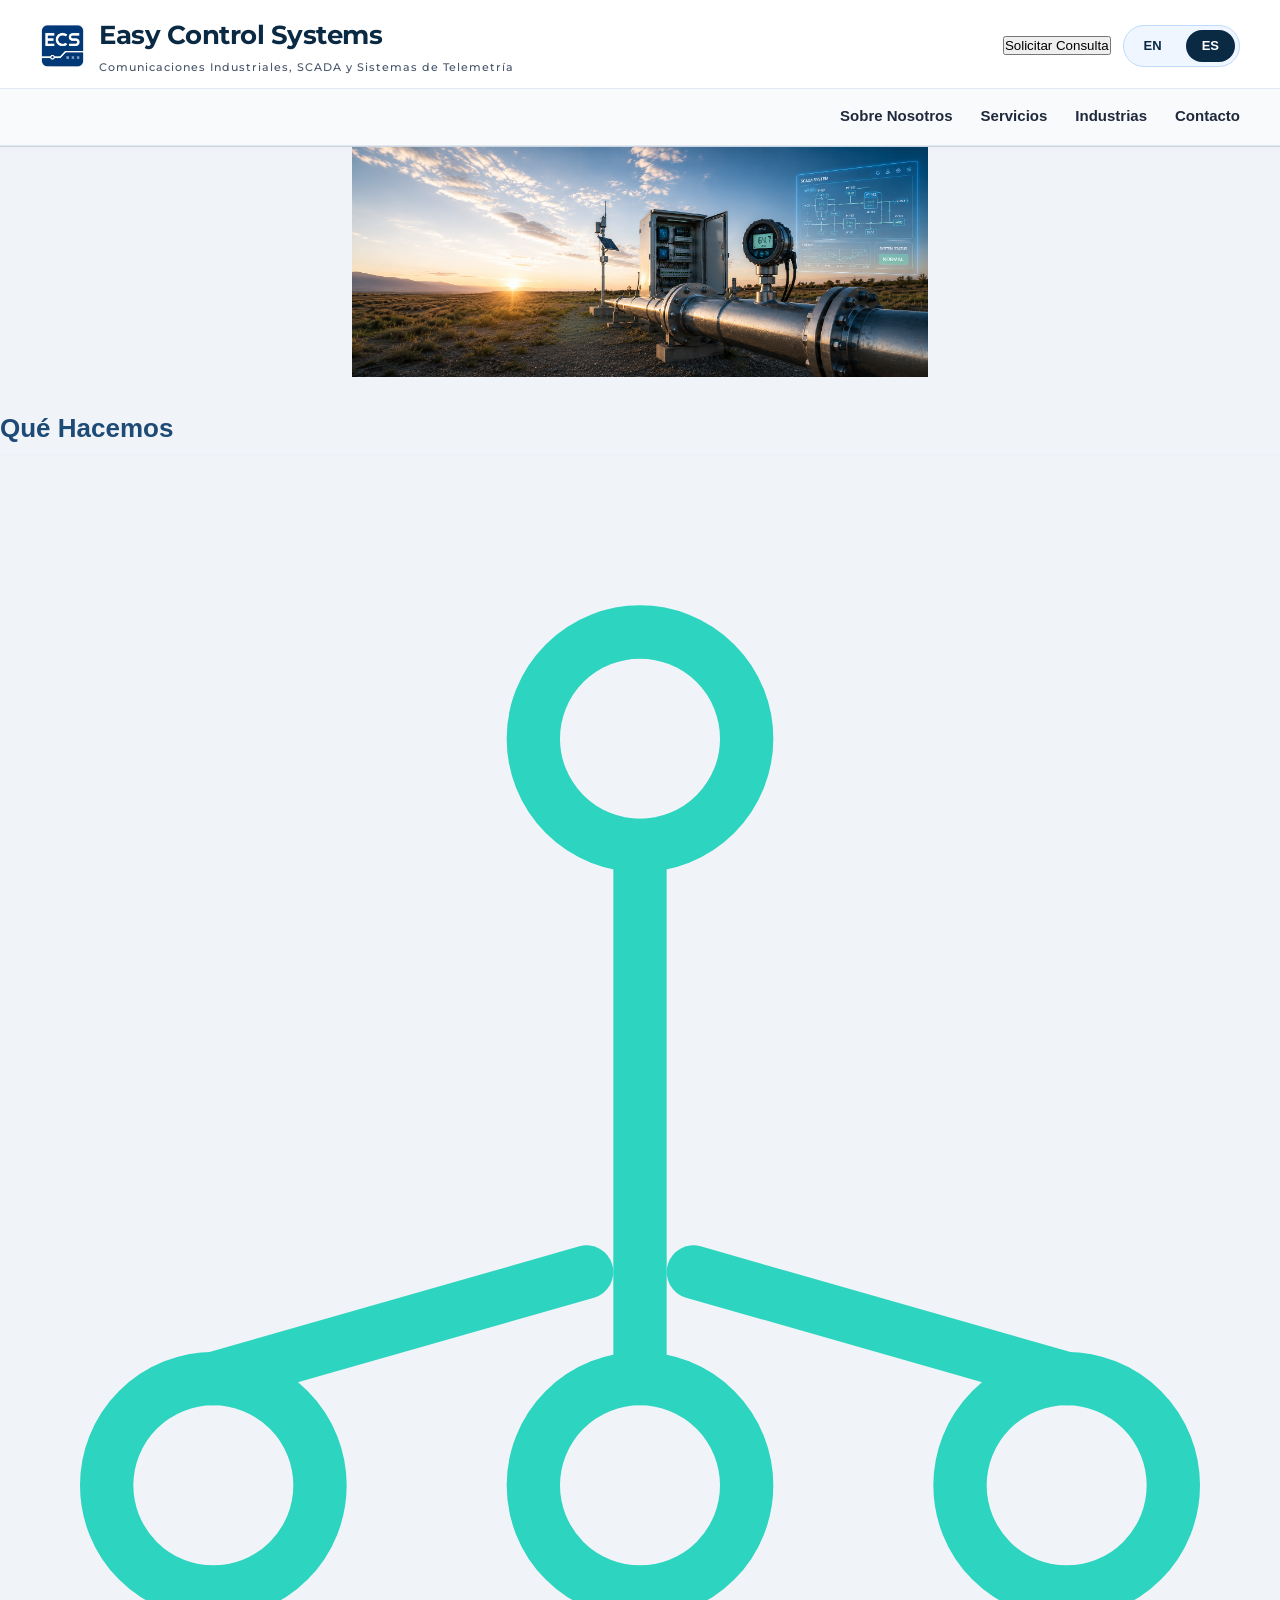
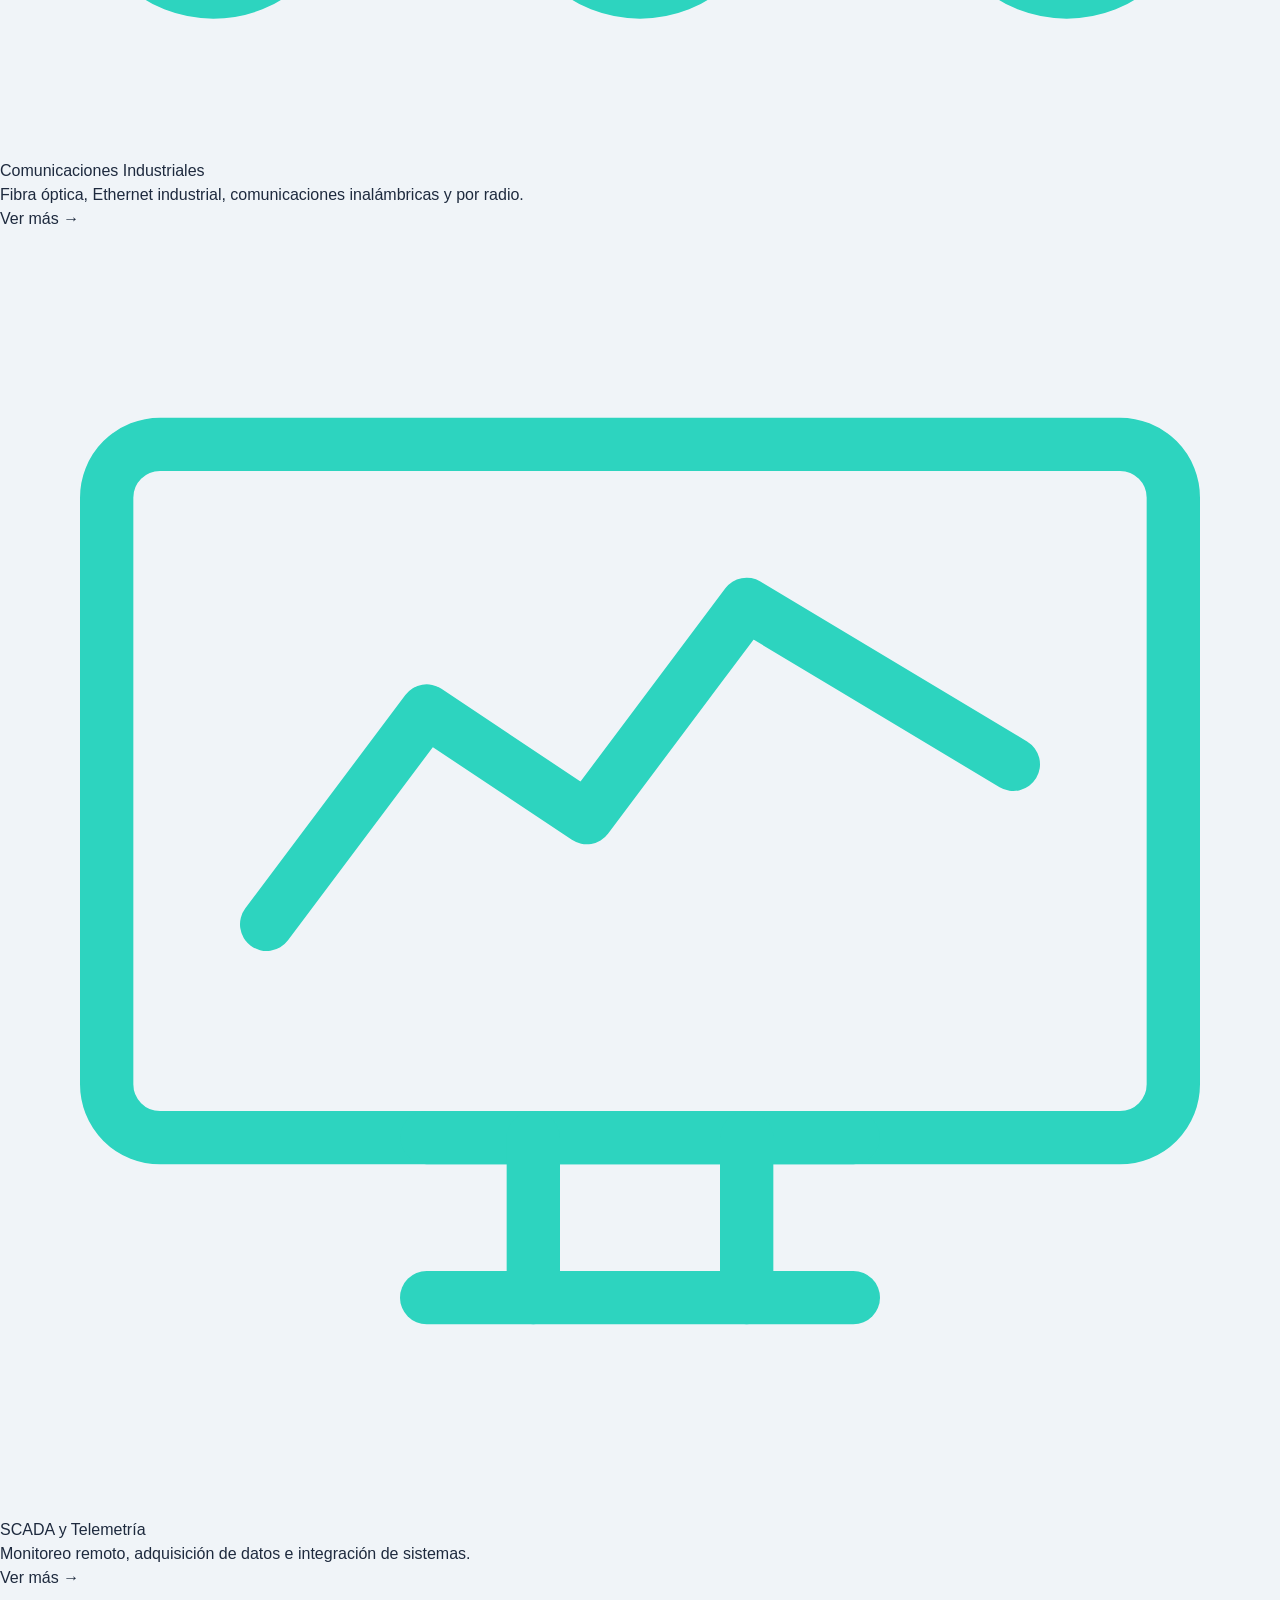
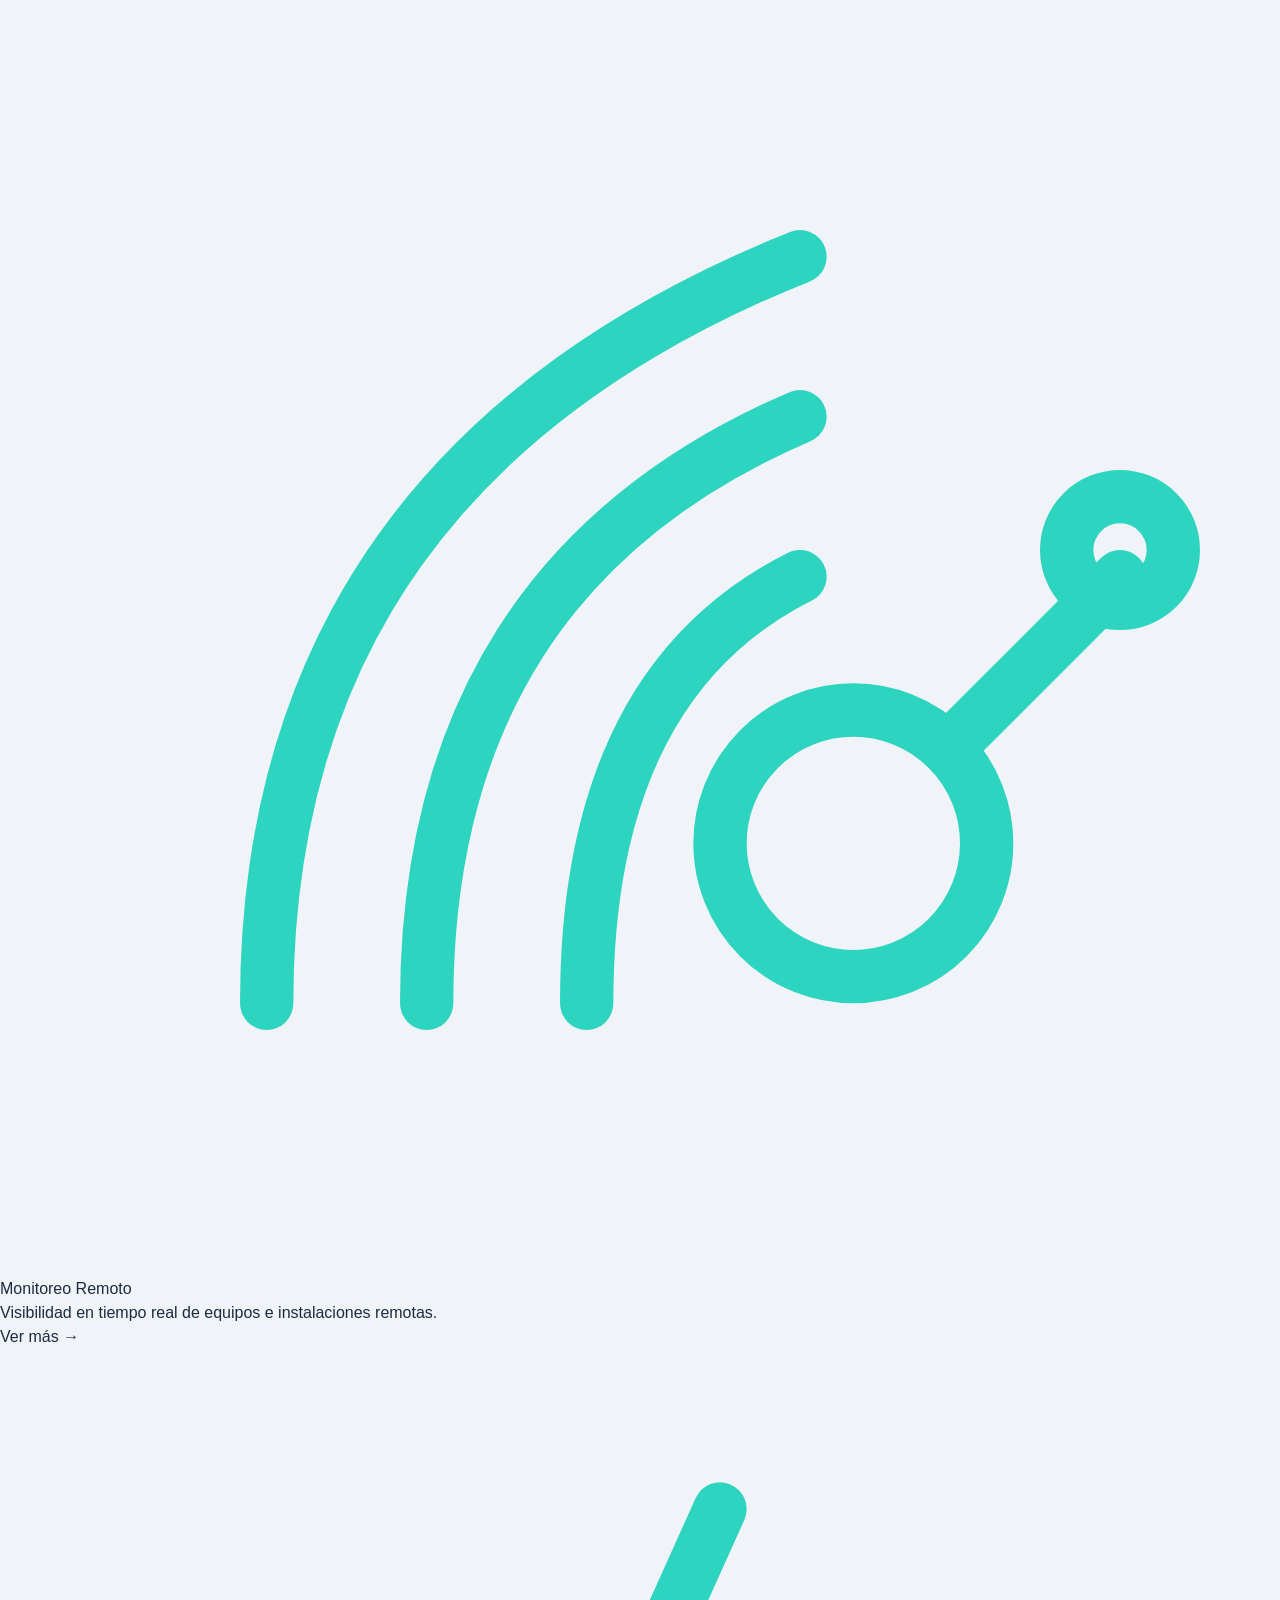
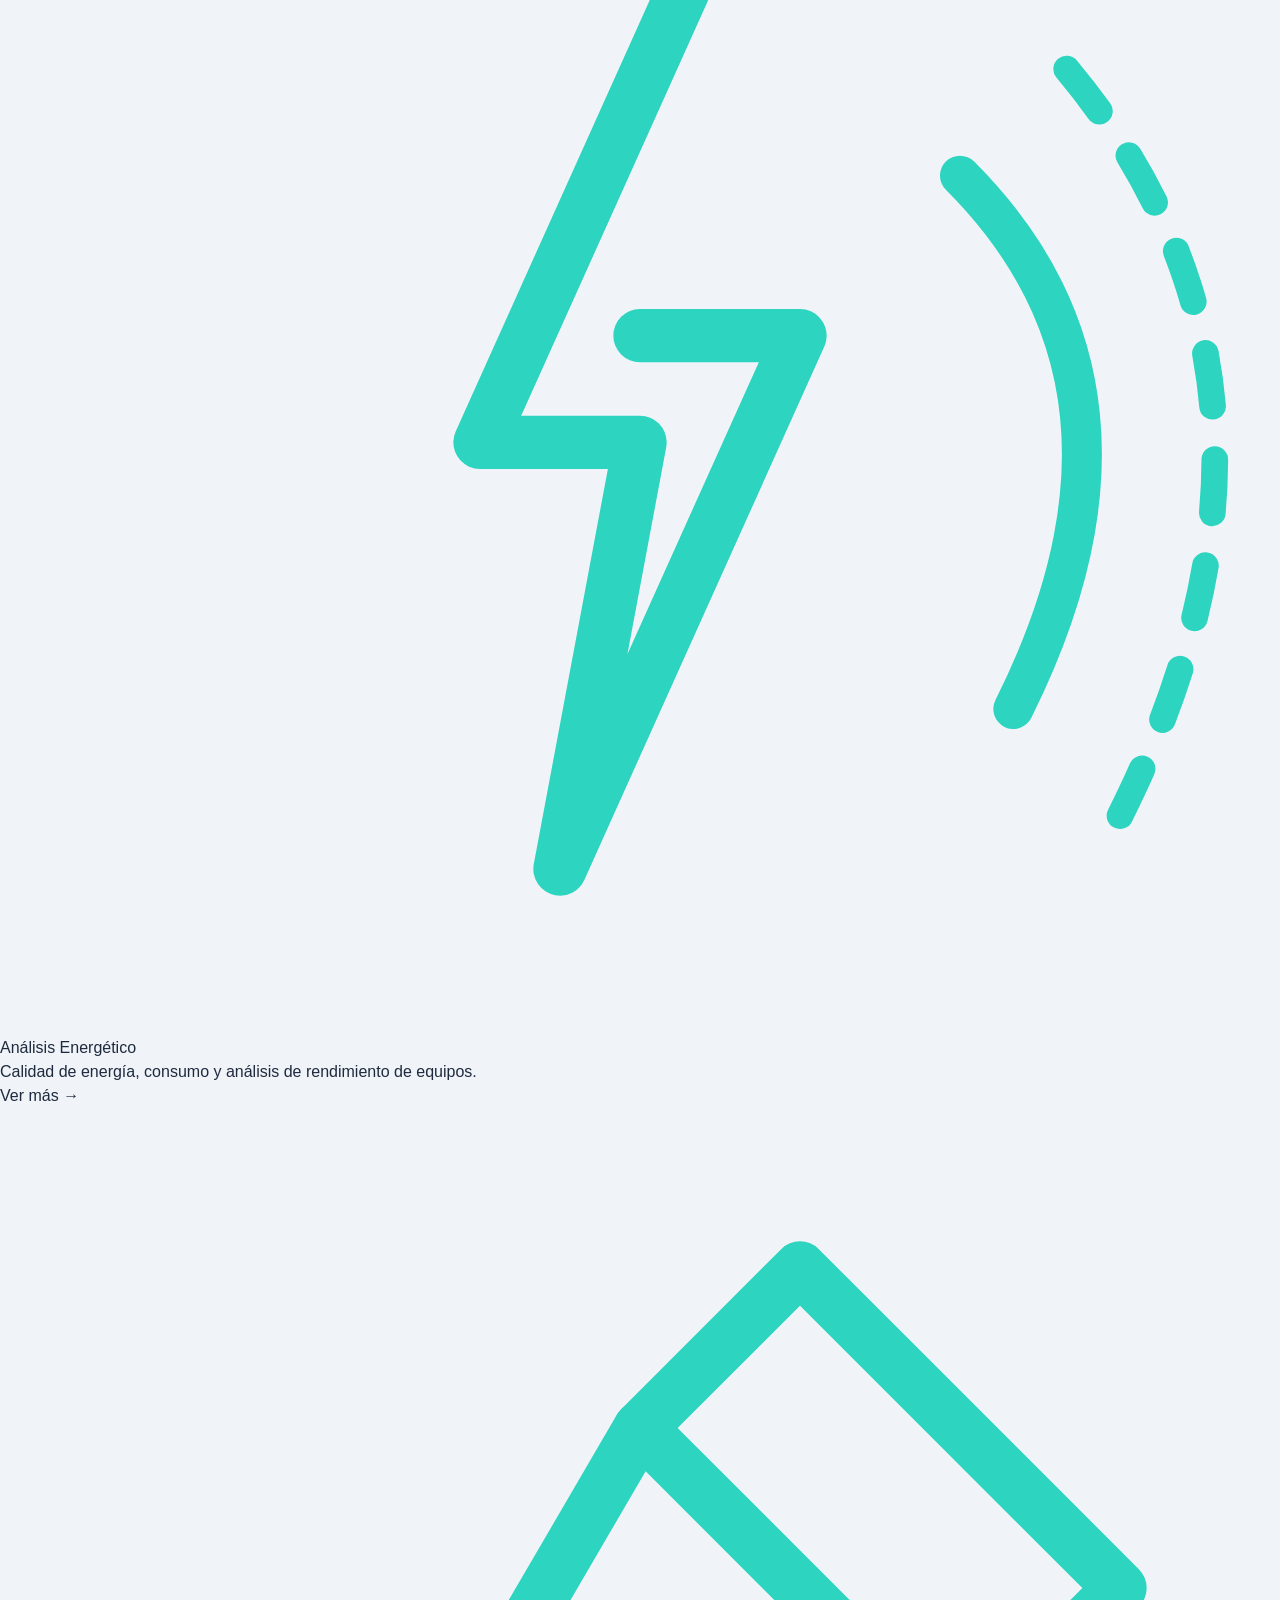
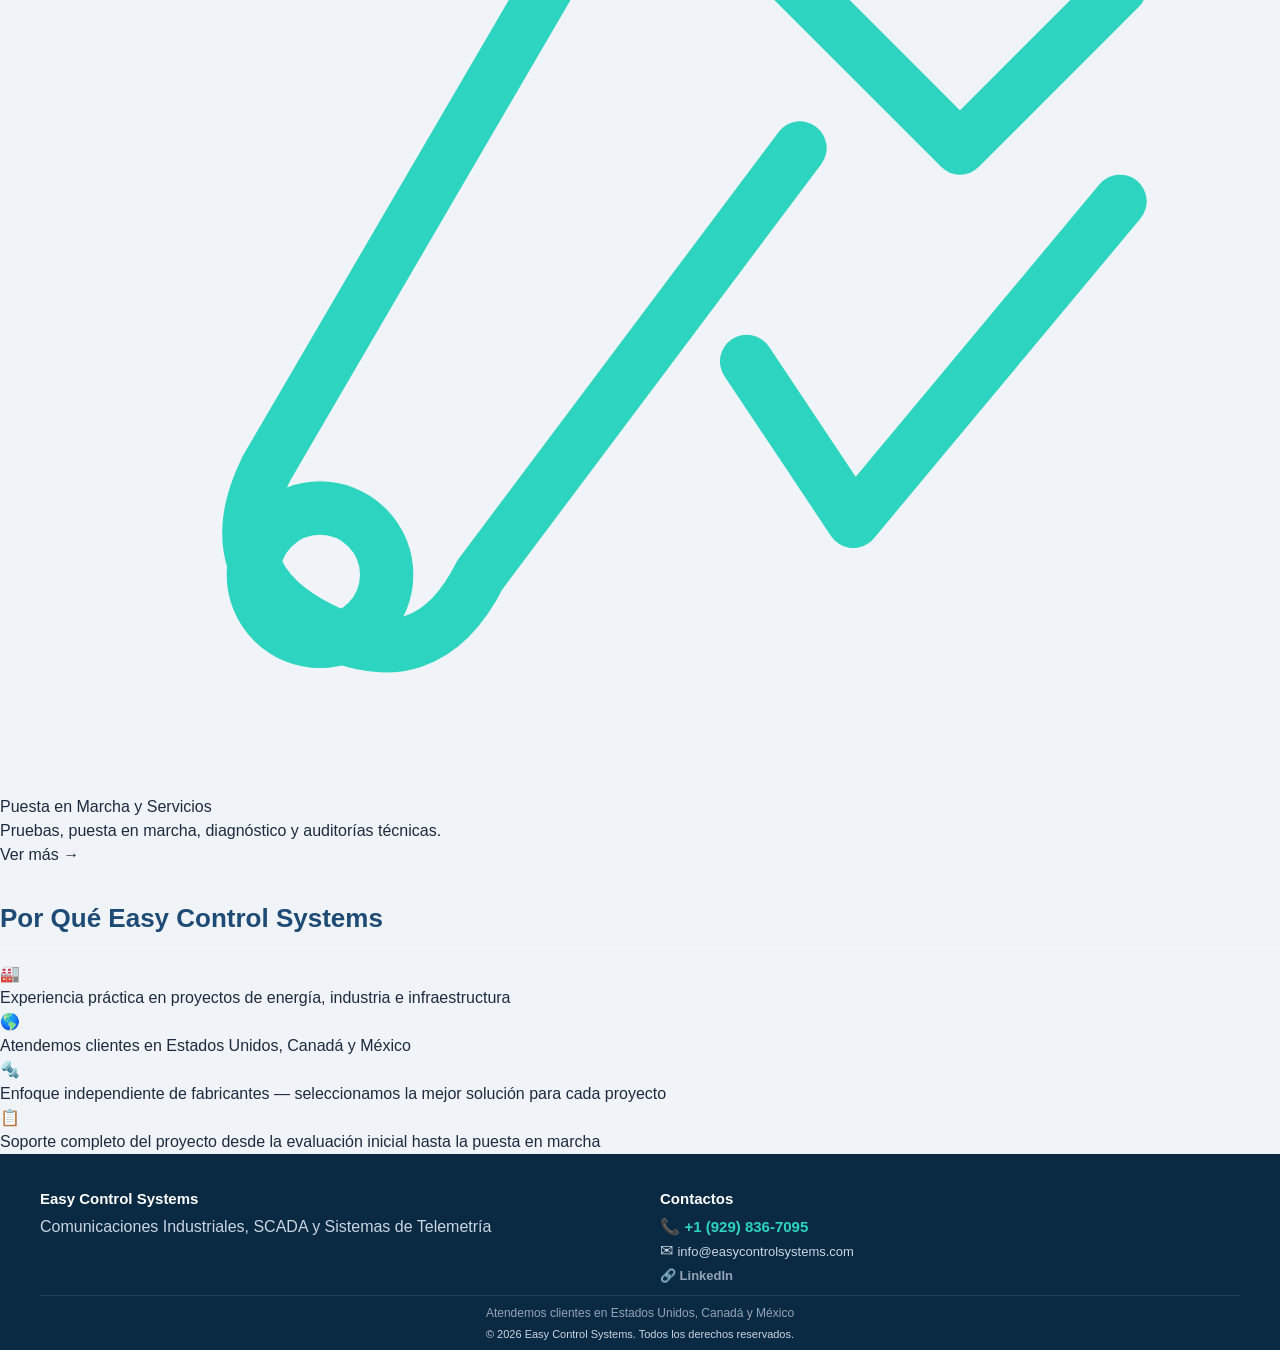
==== commit bc915fd4: "Linkedn" ====
--- a/es.html
+++ b/es.html
@@ -4,309 +4,375 @@
   <meta charset="UTF-8" />
   <meta name="viewport" content="width=device-width, initial-scale=1.0, user-scalable=no, maximum-scale=1.0" />
   <title>Easy Control Systems</title>
-  
-  <!-- Favicon -->
   <link rel="icon" href="ECS.png" />
   <link rel="shortcut icon" href="ECS.png" />
-  
-  <!-- Подключение шрифта Montserrat -->
   <link href="https://fonts.googleapis.com/css2?family=Montserrat:wght@400;500;600;700;800&display=swap" rel="stylesheet">
-  
-  <!-- Основные стили -->
-  <link rel="stylesheet" href="style.css?v=2" />
+  <link rel="stylesheet" href="style.css?v=6" />
 </head>
-
 <body>
 
-<!-- ======================================== -->
-<!-- HEADER: ШАПКА САЙТА                      -->
-<!-- ======================================== -->
 <header>
-  <!-- Верхняя строка: логотип + переключатель языков -->
   <div style="display: flex; justify-content: space-between; align-items: center; padding: 16px 40px 12px 40px;">
-    <!-- Логотип с кликом на главную (тройной клик = ru.html) -->
     <div style="display: flex; align-items: center; gap: 14px; cursor: pointer;" onclick="handleLogoClick()">
       <img src="ECS.png" alt="ECS logo" style="height: 44px; width: auto;" />
       <div class="logo">
         Easy Control Systems
-        <div class="subtitle">Diseño e implementación de sistemas de telemetría</div>
-      </div>
-    </div>
-    
-     <!-- Переключатель языков EN/ES -->
-    <div style="display:flex; gap:8px; background:#eff6ff; border:1px solid #bfdbfe; padding:4px; border-radius:40px;">
+        <div class="subtitle">Comunicaciones Industriales, SCADA y Sistemas de Telemetría</div>
+      </div>
+    </div>
+    <div style="display:flex; align-items:center; gap:12px;">
+    <button onclick="showWindow('contacts')" class="btn-consult">Solicitar Consulta</button>
+    <div style="display:flex; gap:8px; background:#eff6ff; border:1px solid #bfdbfe; padding:4px; border-radius:40px; flex-shrink:0;">
       <a href="index.html" class="lang-link">EN</a>
       <a href="es.html" class="lang-link active">ES</a>
     </div>
-  </div>
-  
-  <!-- Навигационное меню -->
+    </div>
+  </div>
   <div style="background: #f8fafc; padding: 10px 40px; border-top: 1px solid #e2e8f0; border-bottom: 1px solid #e2e8f0;">
     <nav style="display: flex; justify-content: flex-end; gap: 28px; flex-wrap: wrap;">
-      <a href="#" data-window="about" class="nav-link">Sobre Nosotros</a>
-      <a href="#" data-window="steps" class="nav-link">Etapas de Trabajo</a>
-      <a href="#" data-window="telemech" class="nav-link">Telemetría</a>
-      <a href="#" data-window="networks" class="nav-link">Redes</a>
-      <a href="#" data-window="video" class="nav-link">Videovigilancia</a>
-      <a href="#" data-window="robotics" class="nav-link">Robótica</a>
-      <a href="#" data-window="pilot" class="nav-link">Proyecto Piloto</a>
-      <a href="#" data-window="career" class="nav-link">Carrera</a>
-      <a href="#" data-window="contacts" class="nav-link">Contactos</a>
+      <a href="#" data-window="about"      class="nav-link">Sobre Nosotros</a>
+      <a href="#" data-window="services"   class="nav-link">Servicios</a>
+      <a href="#" data-window="industries" class="nav-link">Industrias</a>
+      <a href="#" data-window="contacts"   class="nav-link">Contacto</a>
     </nav>
   </div>
 </header>
 
-<!-- ======================================== -->
-<!-- MAIN: ОСНОВНОЕ СОДЕРЖИМОЕ (ОКНА)        -->
-<!-- ======================================== -->
+<!-- HOME BANNER -->
+<div id="window-home" class="window-content active">
+  <img src="Banner.png" alt="ECS Banner" />
+</div>
+
+<!-- WHAT WE DO -->
+<section class="wwd-section" id="wwd-section">
+  <div class="wwd-inner">
+    <h2 class="wwd-heading">Qué Hacemos</h2>
+    <div class="what-we-do-grid">
+      <div class="wwd-card" onclick="navigateToSection('networks')">
+        <div class="wwd-icon"><svg viewBox="0 0 48 48" fill="none" stroke="#2dd4bf" stroke-width="2" stroke-linecap="round" stroke-linejoin="round"><circle cx="24" cy="10" r="4"/><circle cx="8" cy="38" r="4"/><circle cx="24" cy="38" r="4"/><circle cx="40" cy="38" r="4"/><line x1="24" y1="14" x2="24" y2="34"/><line x1="22" y1="30" x2="8" y2="34"/><line x1="26" y1="30" x2="40" y2="34"/></svg></div>
+        <div class="wwd-title">Comunicaciones Industriales</div>
+        <div class="wwd-desc">Fibra óptica, Ethernet industrial, comunicaciones inalámbricas y por radio.</div>
+        <div class="wwd-arrow">Ver más →</div>
+      </div>
+      <div class="wwd-card" onclick="navigateToSection('scada')">
+        <div class="wwd-icon"><svg viewBox="0 0 48 48" fill="none" stroke="#2dd4bf" stroke-width="2" stroke-linecap="round" stroke-linejoin="round"><rect x="4" y="8" width="40" height="26" rx="2"/><line x1="16" y1="34" x2="32" y2="34"/><line x1="20" y1="34" x2="20" y2="40"/><line x1="28" y1="34" x2="28" y2="40"/><line x1="16" y1="40" x2="32" y2="40"/><polyline points="10,26 16,18 22,22 28,14 38,20"/></svg></div>
+        <div class="wwd-title">SCADA y Telemetría</div>
+        <div class="wwd-desc">Monitoreo remoto, adquisición de datos e integración de sistemas.</div>
+        <div class="wwd-arrow">Ver más →</div>
+      </div>
+      <div class="wwd-card" onclick="navigateToSection('monitoring')">
+        <div class="wwd-icon"><svg viewBox="0 0 48 48" fill="none" stroke="#2dd4bf" stroke-width="2" stroke-linecap="round" stroke-linejoin="round"><path d="M10 38 Q10 18 30 10"/><path d="M16 38 Q16 22 30 16"/><path d="M22 38 Q22 26 30 22"/><circle cx="32" cy="32" r="5"/><line x1="36" y1="28" x2="42" y2="22"/><circle cx="42" cy="21" r="2"/></svg></div>
+        <div class="wwd-title">Monitoreo Remoto</div>
+        <div class="wwd-desc">Visibilidad en tiempo real de equipos e instalaciones remotas.</div>
+        <div class="wwd-arrow">Ver más →</div>
+      </div>
+      <div class="wwd-card" onclick="navigateToSection('energy')">
+        <div class="wwd-icon"><svg viewBox="0 0 48 48" fill="none" stroke="#2dd4bf" stroke-width="2" stroke-linecap="round" stroke-linejoin="round"><polyline points="27,6 18,26 24,26 21,42 30,22 24,22"/><path d="M36 16 Q44 24 38 36" stroke-width="1.5"/><path d="M40 12 Q50 24 42 40" stroke-width="1" stroke-dasharray="2 2"/></svg></div>
+        <div class="wwd-title">Análisis Energético</div>
+        <div class="wwd-desc">Calidad de energía, consumo y análisis de rendimiento de equipos.</div>
+        <div class="wwd-arrow">Ver más →</div>
+      </div>
+      <div class="wwd-card" onclick="navigateToSection('commissioning')">
+        <div class="wwd-icon"><svg viewBox="0 0 48 48" fill="none" stroke="#2dd4bf" stroke-width="2" stroke-linecap="round" stroke-linejoin="round"><path d="M30 6 L42 18 L36 24 L24 12 Z"/><path d="M24 12 L10 36 Q8 40 12 42 Q16 44 18 40 L30 24"/><circle cx="12" cy="40" r="2.5"/><polyline points="28,32 32,38 42,26"/></svg></div>
+        <div class="wwd-title">Puesta en Marcha y Servicios</div>
+        <div class="wwd-desc">Pruebas, puesta en marcha, diagnóstico y auditorías técnicas.</div>
+        <div class="wwd-arrow">Ver más →</div>
+      </div>
+    </div>
+  </div>
+</section>
+
+
+<!-- WHY ECS -->
+<section class="why-section" id="why-section">
+  <div class="wwd-inner">
+    <h2 class="wwd-heading">Por Qué Easy Control Systems</h2>
+    <div class="why-grid">
+      <div class="why-item">
+        <div class="why-icon">🏭</div>
+        <div class="why-text">Experiencia práctica en proyectos de energía, industria e infraestructura</div>
+      </div>
+      <div class="why-item">
+        <div class="why-icon">🌎</div>
+        <div class="why-text">Atendemos clientes en Estados Unidos, Canadá y México</div>
+      </div>
+      <div class="why-item">
+        <div class="why-icon">🔩</div>
+        <div class="why-text">Enfoque independiente de fabricantes — seleccionamos la mejor solución para cada proyecto</div>
+      </div>
+      <div class="why-item">
+        <div class="why-icon">📋</div>
+        <div class="why-text">Soporte completo del proyecto desde la evaluación inicial hasta la puesta en marcha</div>
+      </div>
+    </div>
+  </div>
+</section>
+
 <main class="container">
-  
-  <!-- СТАРТОВАЯ СТРАНИЦА (ГЛАВНАЯ) -->
-  <div id="window-home" class="window-content active">
-    <img src="ECS_e.png" alt="ECS Logo" />
-  </div>
-
-  <!-- О КОМПАНИИ -->
+
   <div id="window-about" class="window-content">
     <h1>Sobre Nosotros</h1>
-    <p>Somos un equipo de ingenieros especializados en telemetría y sistemas de automatización industrial.</p>
-    <p>Nuestra actividad está orientada a aumentar la eficiencia operativa de las empresas optimizando el uso de recursos energéticos y humanos.</p>
-
-    <h2>Cómo trabajamos</h2>
-    <p>Ofrecemos un modelo basado en una auditoría integral preliminar. La auditoría inicial es gratuita. El pago por nuestros servicios comienza solo después de completar la auditoría y de que usted decida implementar las soluciones desarrolladas.</p>
-    <p>Excluimos riesgos injustificados y enfoques experimentales en la parte financiera de los proyectos. Todas las decisiones se toman sobre la base de análisis técnicos, cálculos y experiencia práctica probada.</p>
-    <p>Según los resultados de la evaluación inicial, determinamos:</p>
-    <ul style="margin-left: 24px; margin-bottom: 20px;">
-      <li>viabilidad del proyecto;</li>
-      <li>eficiencia económica;</li>
-      <li>plazos estimados de recuperación de la inversión.</li>
-    </ul>
-
-    <h2>Competencias y cumplimiento normativo</h2>
-    <p>La empresa cuenta con un conjunto creciente de licencias y competencias que nos permiten abordar una amplia gama de tareas de ingeniería. Antes de iniciar cualquier proyecto, nuestro departamento legal realiza una verificación adicional para garantizar el cumplimiento de los requisitos normativos.</p>
-
-    <h2>Geografía de actividad</h2>
-    <p>EE. UU., Canadá, México.</p>
-
-    <h2>Documentación</h2>
-    <p>Al finalizar los proyectos, proporcionamos un conjunto completo de documentación técnica y operativa, incluidos manuales de mantenimiento y soporte de sistemas.</p>
-
-    <h2>Envíe su solicitud</h2>
-    <div id="form-about"></div>
-  </div>
-
-  <!-- ЭТАПЫ РАБОТ -->
-  <div id="window-steps" class="window-content">
-    <h1>Etapas de Trabajo</h1>
-
-    <h2>1. Recepción y análisis inicial de la solicitud</h2>
-    <ul style="margin-left: 24px; margin-bottom: 20px;">
-      <li>Procesamiento de la solicitud entrante del cliente</li>
-      <li>Formación de una comprensión inicial de la tarea, problema o idea</li>
-    </ul>
-
-    <h2>2. Recopilación y análisis de datos iniciales</h2>
-    <ul style="margin-left: 24px; margin-bottom: 20px;">
-      <li>Interacción con el cliente y/o sus representantes autorizados</li>
-      <li>Obtención y análisis de la documentación técnica y de proyecto existente</li>
-    </ul>
-
-    <h2>3. Auditoría integral (gratuita)</h2>
-    <ul style="margin-left: 24px; margin-bottom: 20px;">
-      <li>Evaluación de la viabilidad técnica de la implementación</li>
-      <li>Análisis de la viabilidad económica</li>
-      <li>Cálculo de los plazos estimados de recuperación de la inversión</li>
-    </ul>
-
-    <h2>4. Diseño y aprobación de la solución</h2>
-    <ul style="margin-left: 24px; margin-bottom: 20px;">
-      <li>Preparación de especificaciones técnicas</li>
-      <li>Desarrollo de un anteproyecto con cronograma de trabajo y especificaciones</li>
-      <li>Aprobación de la versión final de la solución técnica con el cliente</li>
-    </ul>
-
-    <h2>5. Implementación y puesta en marcha</h2>
-    <ul style="margin-left: 24px; margin-bottom: 20px;">
-      <li>Ejecución del proyecto, configuración de sistemas, realización de pruebas</li>
-      <li>Entrega de un conjunto completo de documentación técnica y operativa</li>
-    </ul>
-
-    <h2>6. Soporte post-proyecto</h2>
-    <ul style="margin-left: 24px; margin-bottom: 20px;">
-      <li>Asistencia durante el período de garantía</li>
-      <li>Asistencia después del período de garantía</li>
-    </ul>
-  </div>
-
-  <!-- ТЕЛЕМЕХАНИКА -->
-  <div id="window-telemech" class="window-content">
-    <h1>Telemetría</h1>
-    <h2>1. Trabajo con sistemas existentes</h2>
-    <ul style="margin-left: 24px; margin-bottom: 20px;">
-      <li>Diagnóstico</li>
-      <li>Reparación</li>
-      <li>Modernización</li>
-      <li>Optimización</li>
-    </ul>
-    <h2>2. Construcción de un nuevo sistema</h2>
-    <ul style="margin-left: 24px; margin-bottom: 20px;">
-      <li>Selección de SCADA, equipos, plataformas en la nube</li>
-      <li>Instalación, montaje y puesta en marcha de equipos tanto locales como de campo</li>
-      <li>Implementación de la lógica básica de control</li>
-      <li>Configuración de alertas, archivo de datos, tendencias</li>
+
+    <p>Easy Control Systems es una empresa de ingeniería especializada en comunicaciones industriales, monitoreo remoto, sistemas SCADA y telemetría.</p>
+    <p>Ayudamos a las empresas a obtener información confiable sobre sus operaciones, supervisar instalaciones remotas, detectar problemas antes de que se conviertan en fallas costosas y tomar decisiones basadas en datos en tiempo real.</p>
+    <p>Nuestros servicios incluyen el diseño, la implementación, la modernización y el soporte técnico de sistemas de comunicación y automatización para instalaciones industriales, comerciales y de infraestructura.</p>
+    <p>Trabajamos con proyectos de diferentes tamaños, desde pequeñas empresas hasta instalaciones energéticas, industriales, de servicios públicos y sitios remotos.</p>
+
+    <h2>Nuestro Enfoque</h2>
+    <p>Cada instalación tiene necesidades y características propias. Por ello, no ofrecemos soluciones estándar para todos los casos.</p>
+    <p>Cada proyecto comienza con una evaluación de la infraestructura existente, los requisitos operativos y los objetivos del cliente. Con base en este análisis, desarrollamos una solución de ingeniería práctica que proporcione la confiabilidad, funcionalidad y rentabilidad necesarias.</p>
+    <p>Nos enfocamos en tecnologías comprobadas y buenas prácticas de ingeniería que garanticen un funcionamiento estable y confiable a largo plazo.</p>
+
+    <h2>Beneficios para Nuestros Clientes</h2>
+    <ul style="margin-left: 24px; margin-bottom: 20px;">
+      <li>Mayor confiabilidad de equipos y sistemas críticos</li>
+      <li>Monitoreo y control remoto desde prácticamente cualquier lugar</li>
+      <li>Detección temprana de fallas y condiciones anormales</li>
+      <li>Reducción de costos operativos y de mantenimiento</li>
+      <li>Recolección, almacenamiento y análisis centralizado de datos</li>
+      <li>Soporte de ingeniería durante todo el ciclo de vida del proyecto</li>
+    </ul>
+
+    <h2>Cobertura Geográfica</h2>
+    <p>Prestamos servicios de ingeniería en Estados Unidos, Canadá y México.</p>
+
+    <h2>Documentación y Soporte</h2>
+    <p>Al finalizar el proyecto, el cliente recibe un conjunto completo de documentación técnica necesaria para la operación, el mantenimiento y futuras ampliaciones del sistema.</p>
+    <p>Cuando es necesario, seguimos brindando soporte técnico, actualizaciones y modernización de los sistemas implementados.</p>
+
+    <div style="margin-top: 48px; padding: 32px; background: var(--ecs-light); border-radius: 16px; text-align: center;">
+      <h3 style="color: var(--ecs-deep); margin-bottom: 12px;">¿Listo para Hablar de su Proyecto?</h3>
+      <p style="color: var(--ecs-text-light); margin-bottom: 24px;">Ya sea que necesite monitoreo remoto, integración SCADA, comunicaciones industriales o la modernización de un sistema existente, estaremos encantados de analizar su proyecto y ayudarle a encontrar la solución adecuada.</p>
+      <button onclick="showWindow('contacts')" class="btn-consult" style="font-size: 15px; padding: 12px 32px;">Solicitar una Consulta</button>
+    </div>
+  </div>
+
+  <div id="window-services" class="window-content">
+    <h1>Servicios</h1>
+
+    <p>Easy Control Systems ofrece servicios de ingeniería en comunicaciones industriales, monitoreo remoto, sistemas SCADA, telemetría, gestión energética e infraestructura tecnológica.</p>
+    <p>Ayudamos a las organizaciones a diseñar, implementar, modernizar y mantener sistemas que mejoran la visibilidad operativa, aumentan la confiabilidad, reducen tiempos de inactividad y proporcionan acceso a información crítica en tiempo real.</p>
+
+    <h2>Redes y Comunicaciones</h2>
+    <p>Diseño, implementación, modernización y soporte técnico de redes de comunicación para instalaciones industriales, comerciales y de infraestructura.</p>
+    <ul style="margin-left: 24px; margin-bottom: 20px;">
+      <li>Redes de fibra óptica</li>
+      <li>Redes Ethernet industriales</li>
+      <li>Sistemas de comunicación inalámbrica y radio</li>
+      <li>Soluciones de conectividad para sitios remotos</li>
+      <li>Diagnóstico y recuperación de fallas de red</li>
+      <li>Restauración de infraestructura dañada</li>
+      <li>Configuración y optimización de equipos de red</li>
+      <li>Sistemas de comunicación redundantes</li>
+      <li>Integración de sitios remotos en plataformas centralizadas de monitoreo</li>
+    </ul>
+
+    <h2>SCADA, Telemetría y Monitoreo Remoto</h2>
+    <p>Diseño e implementación de sistemas de monitoreo remoto, supervisión y adquisición de datos.</p>
+    <ul style="margin-left: 24px; margin-bottom: 20px;">
+      <li>Diseño e implementación de sistemas SCADA</li>
+      <li>Integración de PLC, RTU y dispositivos de campo</li>
       <li>Configuración de acceso remoto</li>
-    </ul>
-    <h2>Protocolos compatibles</h2>
-    <p>Modbus, IEC 60870-5-104, DNP3, OPC, MQTT y otros.</p>
-  </div>
-
-  <!-- СЕТИ -->
-  <div id="window-networks" class="window-content">
-    <h1>Redes</h1>
-    <h2>Trabajos con infraestructuras de red</h2>
-    <ul style="margin-left: 24px; margin-bottom: 20px;">
-      <li>Reparación después de daños</li>
-      <li>Modernización de redes existentes</li>
-      <li>Diseño e implementación de nuevas redes</li>
-      <li>Configuración de equipos de conmutación</li>
-    </ul>
-    <h2>Tipos de medios compatibles</h2>
-    <ul style="margin-left: 24px; margin-bottom: 20px;">
-      <li>Líneas de cobre (pares telefónicos)</li>
-      <li>Cable coaxial, Ethernet (par trenzado), fibra óptica</li>
-      <li>Redes inalámbricas (antenas, equipos de radioenlace)</li>
-      <li>Canales de radio de alta frecuencia (LOS) en condiciones de visibilidad directa y de baja frecuencia (NLOS) sin visibilidad directa</li>
-    </ul>
-    <h2>Servicios adicionales</h2>
-    <ul style="margin-left: 24px; margin-bottom: 20px;">
-      <li>Provisión de Internet</li>
-    </ul>
-  </div>
-
-  <!-- ВИДЕОНАБЛЮДЕНИЕ -->
-  <div id="window-video" class="window-content">
-    <h1>Videovigilancia</h1>
-    
-    <h2>Trabajo con sistemas existentes</h2>
-    <ul style="margin-left: 24px; margin-bottom: 20px;"><li>Diagnóstico</li><li>Reparación</li><li>Modernización</li><li>Optimización</li></ul>
-    
-    <h2>Construcción de un nuevo sistema</h2>
-    <ul style="margin-left: 24px; margin-bottom: 20px;"><li>Selección de equipos, plataformas en la nube</li><li>Selección de cámaras</li><li>Instalación, puesta en marcha</li><li>Configuración de acceso remoto</li></ul>
-    
-    <h2>Verificación de alarmas por video — monitoreo con operador en vivo</h2>
-    <ul style="margin-left: 24px; margin-bottom: 20px;">
-      <li>Cuando se detecta movimiento u otras alertas críticas fuera del horario laboral (after hours), nuestro operador revisa el evento en tiempo real</li>
-      <li>Analiza el archivo de video y confirma o rechaza la alarma</li>
-      <li>Si es una falsa alarma, el sistema se reinicia, no se llama a la policía</li>
-      <li>Si se confirma una intrusión, el operador notifica inmediatamente a los servicios de emergencia con la ubicación exacta y la descripción del incidente</li>
-    </ul>
-    
-    <h2>Ventajas de la verificación por video</h2>
-    <ul style="margin-left: 24px; margin-bottom: 20px;">
-      <li>Sin multas por falsas llamadas a la policía (ahorro de hasta $500 por incidente)</li>
-      <li>Respuesta rápida a amenazas reales</li>
-      <li>Control 24/7</li>
-      <li>Confirmación del incidente con valor legal</li>
-      <li>Cumplimiento del estándar de verificación de alarmas por video (AVL-01)</li>
-    </ul>
-
-    <h2>Servicios adicionales</h2>
-    <ul style="margin-left: 24px; margin-bottom: 20px;">
-      <li>Nos hacemos cargo del mantenimiento completo del sistema de videovigilancia — programado y de emergencia</li>
-      <li>A solicitud (cuando sea necesaria una investigación del incidente) — proporcionamos rápidamente la grabación requerida del archivo con marca de tiempo y exportación en el formato requerido</li>
-    </ul>
-  </div>
-
-  <!-- РОБОТОТЕХНИКА -->
-  <div id="window-robotics" class="window-content">
-    <h1>Robótica</h1>
-
-    <h2>1. Calibración y preparación para el transporte</h2>
-    <ul style="margin-left: 24px; margin-bottom: 20px;">
-      <li>Preparación del robot para el transporte (fijación de ejes, protección de componentes)</li>
-      <li>Transporte cumpliendo con los requisitos del fabricante</li>
-      <li>Instalación en nueva ubicación y recalibración después del transporte</li>
-    </ul>
-
-    <h2>2. Recuperación después de situaciones de emergencia</h2>
-    <ul style="margin-left: 24px; margin-bottom: 20px;">
-      <li>Desbloqueo del robot</li>
-      <li>Recalibración después de colisiones y daños mecánicos</li>
-      <li>Verificación del funcionamiento de todos los ejes y sensores</li>
-    </ul>
-
-    <h2>3. Programación e integración</h2>
-    <ul style="margin-left: 24px; margin-bottom: 20px;">
-      <li>Desarrollo de un programa «desde cero» para su tarea específica</li>
-      <li>Modificación de programas existentes — optimización, adición de funciones</li>
-      <li>Integración del robot con el PLC adicional de su sistema</li>
-      <li>Integración con el sistema SCADA para control y monitoreo centralizados</li>
-    </ul>
-
-    <h2>4. Servicio y soporte</h2>
-    <ul style="margin-left: 24px; margin-bottom: 20px;">
-      <li>Organización de la comunicación con el fabricante para reparaciones en garantía y post-garantía</li>
-      <li>Consultoría sobre operación y mantenimiento</li>
-      <li>Visita de emergencia de un especialista (bajo pedido)</li>
-    </ul>
-  </div>
-
-  <!-- ПИЛОТНЫЙ ПРОЕКТ -->
-  <div id="window-pilot" class="window-content">
-    <h1>Proyecto Piloto</h1>
-
-    <h2>Nuestra empresa está interesada en formar una lista de referencias de calidad de proyectos implementados en el segmento de pequeñas empresas</h2>
-    <h2>Condiciones del proyecto piloto</h2>
-    <ul style="margin-left: 24px; margin-bottom: 20px;">
-      <li>Consentimiento del cliente para utilizar el proyecto completado con fines publicitarios y de marketing</li>
-      <li>Implementación del proyecto piloto al costo del equipo (la mano de obra es gratuita)</li>
-      <li>El costo se limita a los gastos directos de adquisición del equipo</li>
-    </ul>
-
-    <h2>Cómo presentar una solicitud</h2>
-    <ul style="margin-left: 24px; margin-bottom: 20px;">
-      <li>Envíe su propuesta a través del siguiente formulario</li>
-      <li>Nos pondremos en contacto con usted para discutir los detalles</li>
-    </ul>
-
-    <div id="form-pilot"></div>
-  </div>
-
-  <!-- КАРЬЕРА -->
-  <div id="window-career" class="window-content">
-    <h1>Carrera</h1>
-
-    <h2>Programador SCADA (Ignition)</h2>
-    <ul style="margin-left: 24px; margin-bottom: 20px;">
-      <li>Experiencia con SCADA Ignition</li>
-    </ul>
-
-    <h2>Instalador de equipos de radioenlace</h2>
-    <ul style="margin-left: 24px; margin-bottom: 20px;">
-      <li>Trabajo en el equipo de ingenieros de campo</li>
-      <li>Licencia vigente (autorización) para trabajos en altura</li>
-    </ul>
-
-    <h2>Ingeniero de diseño (control de normas)</h2>
-    <ul style="margin-left: 24px; margin-bottom: 20px;">
-      <li>Preparación final de la documentación del proyecto</li>
-      <li>Experiencia con AutoCAD, CorelDRAW</li>
-    </ul>
-
-    <p style="margin-top: 32px; margin-bottom: 20px;">Para obtener información detallada, envíe su currículum con sus datos de contacto a través del siguiente formulario:</p>
-
-    <div id="form-career"></div>
-  </div>
-
-  <!-- КОНТАКТЫ -->
+      <li>Archivado y análisis de datos históricos</li>
+      <li>Sistemas de alarmas y notificaciones</li>
+      <li>Integración de equipos de múltiples fabricantes</li>
+      <li>Modernización de sistemas existentes</li>
+      <li>Soluciones de monitoreo locales y en la nube</li>
+      <li>Supervisión y control remoto desde computadoras y dispositivos móviles</li>
+    </ul>
+    <p><strong>Protocolos Compatibles:</strong> Modbus, IEC 60870-5-104, DNP3, OPC, MQTT y otros protocolos industriales.</p>
+
+    <h2>Videovigilancia y Monitoreo Remoto</h2>
+    <p>Diseño, implementación, modernización y soporte técnico de sistemas de videovigilancia para instalaciones comerciales, industriales y remotas.</p>
+    <ul style="margin-left: 24px; margin-bottom: 20px;">
+      <li>Sistemas de videovigilancia IP</li>
+      <li>Visualización remota y almacenamiento de grabaciones</li>
+      <li>Integración con infraestructuras de red existentes</li>
+      <li>Modernización de sistemas de videovigilancia</li>
+      <li>Diagnóstico y recuperación de fallas</li>
+      <li>Monitoreo centralizado de instalaciones</li>
+    </ul>
+    <p>Para instalaciones que requieren un nivel adicional de seguridad, se puede organizar un servicio de verificación de alarmas por video. Cuando ocurre un evento de alarma, un operador asignado revisa la situación en tiempo real, analiza las grabaciones y determina la respuesta adecuada. Según las necesidades del proyecto, el servicio puede prestarse en horarios específicos o de forma continua.</p>
+    <ul style="margin-left: 24px; margin-bottom: 20px;">
+      <li>Verificación de alarmas en tiempo real</li>
+      <li>Revisión de video y confirmación de incidentes</li>
+      <li>Notificación a personal responsable</li>
+      <li>Escalamiento según procedimientos acordados</li>
+      <li>Informes y documentación de eventos</li>
+    </ul>
+
+    <h2>Monitoreo Energético, Calidad de Energía y Análisis de Rendimiento de Equipos</h2>
+    <p>Soluciones para monitorear y analizar el consumo de electricidad, agua, gas y otros recursos.</p>
+    <ul style="margin-left: 24px; margin-bottom: 20px;">
+      <li>Recolección de datos desde medidores</li>
+      <li>Almacenamiento centralizado y generación de reportes</li>
+      <li>Análisis del consumo de recursos</li>
+      <li>Identificación de pérdidas e ineficiencias</li>
+      <li>Monitoreo del rendimiento de equipos</li>
+      <li>Supervisión y optimización de procesos</li>
+      <li>Programas de mejora de eficiencia energética</li>
+    </ul>
+    <p><strong>Análisis de Calidad de Energía:</strong></p>
+    <ul style="margin-left: 24px; margin-bottom: 20px;">
+      <li>Monitoreo de tensión y corriente</li>
+      <li>Detección de caídas, sobretensiones e interrupciones</li>
+      <li>Análisis del factor de potencia</li>
+      <li>Análisis de armónicos</li>
+      <li>Identificación de problemas en sistemas eléctricos</li>
+      <li>Recomendaciones para mejorar la calidad de energía</li>
+    </ul>
+    <p><strong>Evaluación del Rendimiento de Equipos:</strong></p>
+    <ul style="margin-left: 24px; margin-bottom: 20px;">
+      <li>Monitoreo del consumo energético real</li>
+      <li>Comparación entre consumo y productividad</li>
+      <li>Detección de condiciones anormales de operación</li>
+      <li>Identificación temprana de desgaste y degradación</li>
+      <li>Apoyo a programas de mantenimiento predictivo</li>
+      <li>Recomendaciones para reducir costos operativos</li>
+    </ul>
+
+    <h2>Puesta en Marcha y Auditorías Técnicas</h2>
+    <p>Inspección, pruebas, puesta en servicio y optimización de sistemas nuevos y existentes.</p>
+    <ul style="margin-left: 24px; margin-bottom: 20px;">
+      <li>Evaluaciones y estudios previos del sitio</li>
+      <li>Auditorías técnicas de sistemas existentes</li>
+      <li>Puesta en marcha y soporte durante el arranque</li>
+      <li>Pruebas funcionales y verificación</li>
+      <li>Validación de sistemas de comunicación y automatización</li>
+      <li>Inspección de calidad de instalación</li>
+      <li>Documentación e informes</li>
+      <li>Recomendaciones para modernización</li>
+    </ul>
+
+    <div style="margin-top: 48px; padding: 32px; background: var(--ecs-light); border-radius: 16px; text-align: center;">
+      <h3 style="color: var(--ecs-deep); margin-bottom: 12px;">¿No Encuentra el Servicio que Necesita?</h3>
+      <p style="color: var(--ecs-text-light); margin-bottom: 24px;">Contáctenos para analizar su proyecto. Estaremos encantados de ayudarle a identificar la solución más práctica y rentable para su instalación.</p>
+      <button onclick="showWindow('contacts')" class="btn-consult" style="font-size: 15px; padding: 12px 32px;">Solicitar una Consulta</button>
+    </div>
+  </div>
+
+  <div id="window-industries" class="window-content">
+    <h1>Industrias</h1>
+
+    <p>Easy Control Systems presta servicios a una amplia variedad de instalaciones comerciales, industriales, energéticas y de infraestructura.</p>
+    <p>Aunque cada instalación tiene requisitos específicos, la mayoría de los proyectos comparten objetivos comunes: mejorar la confiabilidad, reducir costos operativos, facilitar la supervisión remota y proporcionar acceso oportuno a información crítica.</p>
+
+    <h2>Instalaciones Comerciales</h2>
+    <p>Los sistemas modernos de monitoreo y automatización ayudan a propietarios y operadores a mantener el control sobre el estado de los equipos y la infraestructura.</p>
+    <p><strong>Instalaciones Típicas:</strong> tiendas y comercios, propiedades comerciales, edificios de oficinas, hoteles y moteles, estaciones de servicio, infraestructura privada.</p>
+    <ul style="margin-left: 24px; margin-bottom: 20px;">
+      <li>Sistemas de videovigilancia</li>
+      <li>Monitoreo energético</li>
+      <li>Supervisión remota de equipos</li>
+      <li>Sistemas de alarmas y notificaciones</li>
+      <li>Monitoreo de infraestructura</li>
+    </ul>
+
+    <h2>Almacenes y Logística</h2>
+    <p>El monitoreo confiable de la infraestructura ayuda a prevenir tiempos de inactividad, pérdidas de productos y gastos imprevistos.</p>
+    <p><strong>Instalaciones Típicas:</strong> almacenes, cámaras frigoríficas, centros de distribución, centros logísticos.</p>
+    <ul style="margin-left: 24px; margin-bottom: 20px;">
+      <li>Monitoreo de refrigeración</li>
+      <li>Control de temperatura y humedad</li>
+      <li>Videovigilancia</li>
+      <li>Monitoreo del consumo energético</li>
+      <li>Notificaciones remotas de fallas</li>
+    </ul>
+
+    <h2>Agricultura</h2>
+    <p>El monitoreo remoto proporciona visibilidad sobre equipos y procesos en instalaciones distribuidas geográficamente.</p>
+    <p><strong>Instalaciones Típicas:</strong> explotaciones ganaderas, invernaderos, instalaciones agrícolas, sistemas de riego, estaciones de bombeo.</p>
+    <ul style="margin-left: 24px; margin-bottom: 20px;">
+      <li>Monitoreo de bombas</li>
+      <li>Monitoreo de niveles de agua</li>
+      <li>Sistemas de alarmas</li>
+      <li>Monitoreo de consumo de servicios</li>
+      <li>Supervisión remota de instalaciones</li>
+    </ul>
+
+    <h2>Agua y Aguas Residuales</h2>
+    <p>Los sistemas modernos de monitoreo mejoran la confiabilidad de la infraestructura y reducen los costos de mantenimiento.</p>
+    <p><strong>Instalaciones Típicas:</strong> estaciones de bombeo, tanques de almacenamiento, plantas de tratamiento de agua, plantas de tratamiento de aguas residuales, redes de distribución.</p>
+    <ul style="margin-left: 24px; margin-bottom: 20px;">
+      <li>Monitoreo de presión y caudal</li>
+      <li>Supervisión de equipos</li>
+      <li>Sistemas SCADA y telemetría</li>
+      <li>Monitoreo de consumo de recursos</li>
+      <li>Sistemas de notificación de emergencias</li>
+    </ul>
+
+    <h2>Manufactura</h2>
+    <p>Las soluciones de monitoreo y análisis ayudan a mejorar la eficiencia operativa y reducir paradas no planificadas.</p>
+    <p><strong>Instalaciones Típicas:</strong> líneas de producción, equipos industriales, infraestructura de planta, sistemas auxiliares.</p>
+    <ul style="margin-left: 24px; margin-bottom: 20px;">
+      <li>Sistemas SCADA</li>
+      <li>Recolección de datos de producción</li>
+      <li>Monitoreo energético</li>
+      <li>Análisis de rendimiento de equipos</li>
+      <li>Informes de producción</li>
+    </ul>
+
+    <h2>Infraestructura de Transporte</h2>
+    <p>Los sistemas confiables de comunicación y monitoreo desempeñan un papel fundamental en la operación segura de los activos de transporte.</p>
+    <p><strong>Instalaciones Típicas:</strong> puentes móviles, túneles carreteros, estaciones de bombeo pluvial, centros de transporte, infraestructura vial.</p>
+    <ul style="margin-left: 24px; margin-bottom: 20px;">
+      <li>Redes de comunicaciones industriales</li>
+      <li>Sistemas SCADA y supervisión</li>
+      <li>Videovigilancia</li>
+      <li>Sistemas de notificación</li>
+      <li>Monitoreo de equipos</li>
+    </ul>
+
+    <h2>Energías Renovables</h2>
+    <p>El monitoreo remoto y la recopilación de datos proporcionan visibilidad sobre el rendimiento de los activos energéticos.</p>
+    <p><strong>Instalaciones Típicas:</strong> plantas solares, sistemas de almacenamiento de energía (BESS), instalaciones eólicas.</p>
+    <ul style="margin-left: 24px; margin-bottom: 20px;">
+      <li>Informes de desempeño</li>
+      <li>Monitoreo de equipos</li>
+      <li>Monitoreo de inversores</li>
+      <li>Análisis de producción</li>
+      <li>Gestión remota de activos</li>
+    </ul>
+
+    <h2>Servicios Eléctricos</h2>
+    <p>Los sistemas modernos de supervisión y monitoreo apoyan la operación confiable de la infraestructura eléctrica.</p>
+    <p><strong>Instalaciones Típicas:</strong> subestaciones, redes de distribución, infraestructura eléctrica, sistemas de medición técnica y comercial.</p>
+    <ul style="margin-left: 24px; margin-bottom: 20px;">
+      <li>Sistemas SCADA</li>
+      <li>Sistemas de telemetría</li>
+      <li>Análisis de calidad de energía</li>
+      <li>Monitoreo de red</li>
+      <li>Acceso remoto</li>
+    </ul>
+
+    <h2>Petróleo y Gas</h2>
+    <p>Las instalaciones remotas del sector de petróleo y gas requieren sistemas altamente confiables de comunicación, monitoreo y control.</p>
+    <p><strong>Instalaciones Típicas:</strong> sitios de producción, estaciones de bombeo, parques de tanques, instalaciones industriales remotas, infraestructura de campo.</p>
+    <ul style="margin-left: 24px; margin-bottom: 20px;">
+      <li>Sistemas de telemetría remota</li>
+      <li>Redes de comunicaciones industriales</li>
+      <li>Monitoreo de bombas</li>
+      <li>Monitoreo de tanques</li>
+      <li>Sistemas de notificación de emergencias</li>
+      <li>Videovigilancia</li>
+    </ul>
+
+    <div style="margin-top: 48px; padding: 32px; background: var(--ecs-light); border-radius: 16px; text-align: center;">
+      <h3 style="color: var(--ecs-deep); margin-bottom: 12px;">¿No Encuentra su Industria?</h3>
+      <p style="color: var(--ecs-text-light); margin-bottom: 24px;">Muchas soluciones de ingeniería pueden adaptarse a diferentes tipos de instalaciones y necesidades operativas. Si su industria no aparece en la lista, estaremos encantados de analizar su proyecto.</p>
+      <button onclick="showWindow('contacts')" class="btn-consult" style="font-size: 15px; padding: 12px 32px;">Solicitar una Consulta</button>
+    </div>
+  </div>
+
   <div id="window-contacts" class="window-content">
-    <h1>Contactos</h1>
-    <div class="two-col">
+    <h1>Contacto</h1>
+    <p>Atendemos clientes en Estados Unidos, Canadá y México. La mayoría de los proyectos inicia con una consulta remota y una revisión técnica de los requisitos operativos para identificar la solución más adecuada.</p>
+    <div class="two-col" style="margin-top: 24px;">
       <div class="contact-info">
-        <h3>Contáctenos</h3>
-        <p><strong>Dirección:</strong><br>11390 Old Roswell Rd,<br>Alpharetta, GA 30009</p>
-        <p><strong>Teléfono:</strong><br>+1 (929) 836-7095</p>
-        <p><strong>Email:</strong><br>info@easycontrolsystems.com</p>
+        <h3 style="margin-top: 0;">Contáctenos</h3>
+        <p>Teléfono<br><a href="tel:+19298367095" class="phone-link" style="color:#2dd4bf;">+1 (929) 836-7095</a></p>
+        <p>Email<br><a href="mailto:info@easycontrolsystems.com" style="color:var(--ecs-accent); text-decoration:none;">info@easycontrolsystems.com</a></p>
+        <p>LinkedIn<br><a href="https://www.linkedin.com/company/easy-control-systems/" target="_blank" style="color: var(--ecs-accent); text-decoration: none;">Company LinkedIn</a></p>
       </div>
       <div class="contact-info">
         <h3>Envíenos un mensaje</h3>
@@ -314,43 +380,28 @@
       </div>
     </div>
   </div>
+
 </main>
 
-<!-- ======================================== -->
-<!-- FOOTER: ПОДВАЛ САЙТА                     -->
-<!-- ======================================== -->
 <footer>
   <div class="footer-grid">
     <div class="left-column">
-      <div class="line-1">
-        <h3>Easy Control Systems</h3>
-      </div>
-      <div class="line-2">
-        <p>Diseño e implementación de sistemas de telemetría</p>
-      </div>      
+      <div class="line-1"><h3>Easy Control Systems</h3></div>
+      <div class="line-2"><p>Comunicaciones Industriales, SCADA y Sistemas de Telemetría</p></div>
     </div>
     <div class="right-column">
-      <div class="line-1">
-        <h3>Contactos</h3>
-      </div>
-      <div class="line-2">
-        <p><a href="tel:+19298367095" class="phone-link">+1 (929) 836-7095</a></p>
-      </div>
-      <div class="line-3">
-        <p><a href="mailto:info@easycontrolsystems.com" class="email-link">info@easycontrolsystems.com</a></p>
-      </div>
+      <div class="line-1"><h3>Contactos</h3></div>
+      <div class="line-2"><p>📞 <a href="tel:+19298367095" class="phone-link">+1 (929) 836-7095</a></p></div>
+      <div class="line-3"><p>✉ <a href="mailto:info@easycontrolsystems.com" class="email-link">info@easycontrolsystems.com</a></p></div>
+      <div class="line-4"><p><a href="https://www.linkedin.com/company/easy-control-systems/" target="_blank" style="color: #94a3b8; font-size: 13px; font-weight: 700; text-decoration: none;">🔗 LinkedIn</a></p></div>
     </div>
   </div>
   <div class="footer-copyright">
-    <p>© 2026 Easy Control Systems. Todos los derechos reservados.</p>
+    <p style="margin-bottom:4px; color:#94a3b8; font-size:12px;">Atendemos clientes en Estados Unidos, Canadá y México</p><p>© 2026 Easy Control Systems. Todos los derechos reservados.</p>
   </div>
 </footer>
 
-<!-- ======================================== -->
-<!-- SCRIPT: ФОРМЫ И ПЕРЕКЛЮЧЕНИЕ ОКОН        -->
-<!-- ======================================== -->
 <script>
-  // Тройной клик на логотип — переход на русскую версию
   let logoClickCount = 0;
   let logoClickTimer = null;
   function handleLogoClick() {
@@ -367,114 +418,62 @@
     }, 500);
   }
 
-  // Функция создания формы (с поддержкой файлов)
-  function createForm(actionUrl, formType = 'default', maxSizeMB = 10) {
+  function createForm(actionUrl) {
     const form = document.createElement('form');
     form.method = 'POST';
     form.action = actionUrl;
     form.enctype = 'multipart/form-data';
-
-    let fileHtml = '';
-    let sizeText = '';
-
-    if (formType === 'file') {
-      fileHtml = `
-        <label>Adjuntar archivo (no más de ${maxSizeMB} MB)</label>
-        <input type="file" name="attachment" accept=".pdf,.docx,.jpg,.png,.zip,application/pdf,application/vnd.openxmlformats-officedocument.wordprocessingml.document" />
-      `;
-      sizeText = ` El archivo no supera los ${maxSizeMB} MB.`;
-    }
-
     form.innerHTML = `
-      <label>Nombre</label><input name="name" type="text" required />
-      <label>Teléfono</label><input name="phone" type="text" />
-      <label>Email</label><input name="email" type="email" required />
-      ${fileHtml}
-      <label>Mensaje</label><textarea name="message" required></textarea>
-      <input type="hidden" name="_subject" value="Solicitud a ECS" />
-      <button class="submit" type="submit">Enviar</button>
-      <div class="small-note">Respondemos a cada mensaje.${sizeText}</div>
-    `;
+      <label>Nombre</label><input name=\"name\" type=\"text\" required />
+      <label>Teléfono</label><input name=\"phone\" type=\"text\" />
+      <label>Email</label><input name=\"email\" type=\"email\" required />
+      <label>Mensaje</label><textarea name=\"message\" required></textarea>
+      <label>Adjuntar archivo (máx. 10 MB)</label>
+      <input type=\"file\" name=\"attachment\" accept=\".pdf,.docx,.jpg,.png,.zip\" />
+      <input type=\"hidden\" name=\"_subject\" value=\"Solicitud a ECS\" />
+      <button class=\"submit\" type=\"submit\">Enviar</button>
+      <div class=\"small-note\">Respondemos a cada mensaje. Tamaño máximo: 10 MB.</div>`;
+    form.addEventListener('submit', function(e) {
+      const file = form.querySelector('input[type="file"]').files[0];
+      if (file && file.size > 10 * 1024 * 1024) {
+        alert('El archivo no debe superar 10 MB.');
+        e.preventDefault();
+      }
+    });
     return form;
   }
 
-  // Проверка размера файла
-  function validateFileSize(fileInput, maxSizeMB = 10) {
-    const file = fileInput.files[0];
-    if (!file) return true;
-
-    const maxSizeInBytes = maxSizeMB * 1024 * 1024;
-    if (file.size > maxSizeInBytes) {
-      alert(`Error: El archivo no debe exceder los ${maxSizeMB} MB. Su archivo: ${(file.size / (1024 * 1024)).toFixed(2)} MB`);
-      fileInput.value = '';
-      return false;
-    }
-    return true;
-  }
-
-  // Инициализация форм
   const formUrl = 'https://formspree.io/f/mdaynnqn';
-  const maxFileSize = 10;
-
-  const formAbout = createForm(formUrl, 'file', maxFileSize);
-  const formPilot = createForm(formUrl, 'file', maxFileSize);
-  const formCareer = createForm(formUrl, 'file', maxFileSize);
-  const formContacts = createForm(formUrl, 'file', maxFileSize);
-
-  document.getElementById('form-about')?.appendChild(formAbout);
-  document.getElementById('form-pilot')?.appendChild(formPilot);
-  document.getElementById('form-career')?.appendChild(formCareer);
-  document.getElementById('form-contacts')?.appendChild(formContacts);
-
-  // Проверка файлов для всех форм
-  const allForms = [formAbout, formPilot, formCareer, formContacts];
-  allForms.forEach(form => {
-    if (form) {
-      form.addEventListener('submit', function(event) {
-        const fileInput = form.querySelector('input[type="file"]');
-        if (!validateFileSize(fileInput, maxFileSize)) {
-          event.preventDefault();
-        }
-      });
-    }
-  });
-
-  // Управление переключением окон
+  document.getElementById('form-contacts')?.appendChild(createForm(formUrl));
+
   const windows = document.querySelectorAll('.window-content');
   const navLinks = document.querySelectorAll('.nav-link');
+  var _skipScroll = false;
 
   window.showWindow = function(windowId) {
-  windows.forEach(win => win.classList.remove('active'));
-  const target = document.getElementById(`window-${windowId}`);
-  if (target) target.classList.add('active');
-  history.pushState({ windowId }, '', `#${windowId}`);
-  
-  navLinks.forEach(link => link.classList.remove('active'));
-  const activeLink = document.querySelector(`.nav-link[data-window="${windowId}"]`);
-  if (activeLink) activeLink.classList.add('active');
-  
-  window.scrollTo({ top: 0, behavior: 'smooth' });
-};
-
-  // Назначение обработчиков для пунктов меню
+    windows.forEach(win => win.classList.remove('active'));
+    const target = document.getElementById(`window-${windowId}`);
+    if (target) target.classList.add('active');
+    history.pushState({ windowId }, '', `#${windowId}`);
+    navLinks.forEach(link => link.classList.remove('active'));
+    const activeLink = document.querySelector(`.nav-link[data-window="${windowId}"]`);
+    if (activeLink) activeLink.classList.add('active');
+    const wwd = document.getElementById('wwd-section');
+    const why = document.getElementById('why-section');
+    const isHome = windowId === 'home';
+    if (wwd) wwd.style.display = isHome ? '' : 'none';
+    if (why) why.style.display = isHome ? '' : 'none';
+    if (!_skipScroll) window.scrollTo({ top: 0, behavior: 'smooth' });
+    _skipScroll = false;
+  };
+
   navLinks.forEach(link => {
     link.addEventListener('click', (e) => {
       e.preventDefault();
-      const windowId = link.getAttribute('data-window');
-      showWindow(windowId);
+      showWindow(link.getAttribute('data-window'));
     });
   });
 
-  // Обработка кнопок на главной странице (если есть)
-  document.querySelectorAll('.btn-home-primary, .btn-home-secondary').forEach(btn => {
-    btn.addEventListener('click', (e) => {
-      e.preventDefault();
-      const windowId = btn.getAttribute('data-window');
-      if (windowId) showWindow(windowId);
-    });
-  });
-
-  // Определение начального окна по хешу или по умолчанию
   const hash = window.location.hash.slice(1);
   if (hash && document.getElementById(`window-${hash}`)) {
     showWindow(hash);
@@ -482,14 +481,32 @@
     showWindow('home');
   }
 
-  // Обработка навигации браузера (кнопки "назад" / "вперёд")
   window.addEventListener('popstate', (e) => {
-    if (e.state && e.state.windowId) {
-      showWindow(e.state.windowId);
-    } else {
-      showWindow('home');
-    }
+    showWindow(e.state?.windowId || 'home');
   });
+
+  function navigateToSection(sectionKey) {
+    var sectionMap = {
+      'networks':      'Redes y Comunicaciones',
+      'scada':         'SCADA, Telemetría',
+      'monitoring':    'Videovigilancia',
+      'energy':        'Monitoreo Energético',
+      'commissioning': 'Puesta en Marcha'
+    };
+    _skipScroll = true;
+    showWindow('services');
+    setTimeout(function() {
+      var headers = document.querySelectorAll('#window-services h2');
+      var keyword = sectionMap[sectionKey];
+      for (var i = 0; i < headers.length; i++) {
+        if (headers[i].textContent.indexOf(keyword) !== -1) {
+          var top = headers[i].getBoundingClientRect().top + window.scrollY - 160;
+          window.scrollTo({ top: top, behavior: 'smooth' });
+          break;
+        }
+      }
+    }, 80);
+  }
 </script>
 </body>
 </html>
--- a/style.css
+++ b/style.css
@@ -295,6 +295,11 @@
 /* ============================================
    СТАРТОВАЯ СТРАНИЦА — ЭМБЛЕМА
    ============================================ */
+#window-home {
+  flex: 1;
+  min-height: 0;
+}
+
 #window-home img {
   max-width: 45%;
   max-height: 55%;
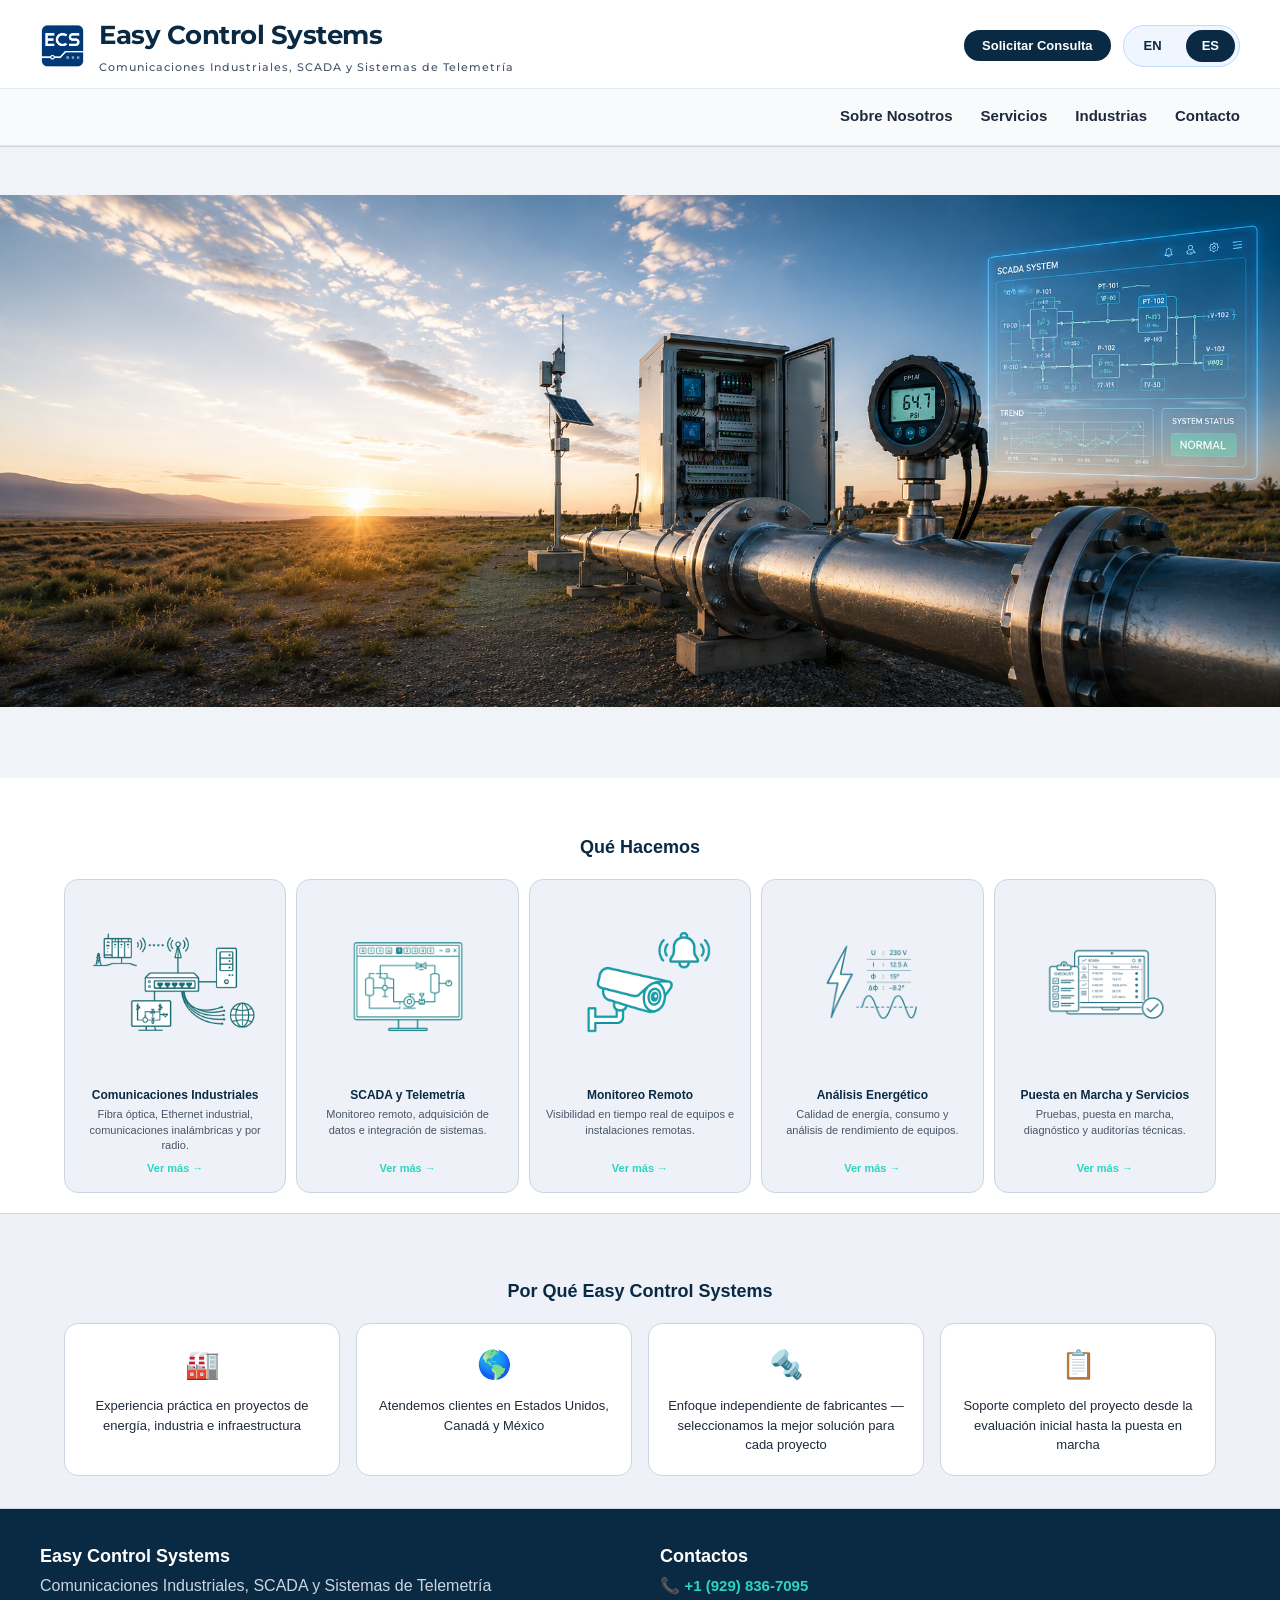
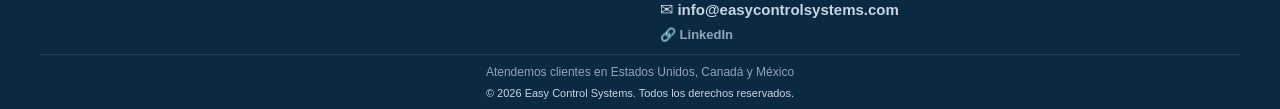
==== commit 388e3cea: "updated icons" ====
--- a/es.html
+++ b/es.html
@@ -7,7 +7,7 @@
   <link rel="icon" href="ECS.png" />
   <link rel="shortcut icon" href="ECS.png" />
   <link href="https://fonts.googleapis.com/css2?family=Montserrat:wght@400;500;600;700;800&display=swap" rel="stylesheet">
-  <link rel="stylesheet" href="style.css?v=6" />
+  <link rel="stylesheet" href="style.css?v=7" />
 </head>
 <body>
 
@@ -49,31 +49,31 @@
     <h2 class="wwd-heading">Qué Hacemos</h2>
     <div class="what-we-do-grid">
       <div class="wwd-card" onclick="navigateToSection('networks')">
-        <div class="wwd-icon"><svg viewBox="0 0 48 48" fill="none" stroke="#2dd4bf" stroke-width="2" stroke-linecap="round" stroke-linejoin="round"><circle cx="24" cy="10" r="4"/><circle cx="8" cy="38" r="4"/><circle cx="24" cy="38" r="4"/><circle cx="40" cy="38" r="4"/><line x1="24" y1="14" x2="24" y2="34"/><line x1="22" y1="30" x2="8" y2="34"/><line x1="26" y1="30" x2="40" y2="34"/></svg></div>
+        <div class="wwd-icon"><img src="01_Industria_Communications.png" alt="Industrial Communications" /></div>
         <div class="wwd-title">Comunicaciones Industriales</div>
         <div class="wwd-desc">Fibra óptica, Ethernet industrial, comunicaciones inalámbricas y por radio.</div>
         <div class="wwd-arrow">Ver más →</div>
       </div>
       <div class="wwd-card" onclick="navigateToSection('scada')">
-        <div class="wwd-icon"><svg viewBox="0 0 48 48" fill="none" stroke="#2dd4bf" stroke-width="2" stroke-linecap="round" stroke-linejoin="round"><rect x="4" y="8" width="40" height="26" rx="2"/><line x1="16" y1="34" x2="32" y2="34"/><line x1="20" y1="34" x2="20" y2="40"/><line x1="28" y1="34" x2="28" y2="40"/><line x1="16" y1="40" x2="32" y2="40"/><polyline points="10,26 16,18 22,22 28,14 38,20"/></svg></div>
+        <div class="wwd-icon"><img src="02_SCADA_Telemetry.png" alt="SCADA & Telemetry" /></div>
         <div class="wwd-title">SCADA y Telemetría</div>
         <div class="wwd-desc">Monitoreo remoto, adquisición de datos e integración de sistemas.</div>
         <div class="wwd-arrow">Ver más →</div>
       </div>
       <div class="wwd-card" onclick="navigateToSection('monitoring')">
-        <div class="wwd-icon"><svg viewBox="0 0 48 48" fill="none" stroke="#2dd4bf" stroke-width="2" stroke-linecap="round" stroke-linejoin="round"><path d="M10 38 Q10 18 30 10"/><path d="M16 38 Q16 22 30 16"/><path d="M22 38 Q22 26 30 22"/><circle cx="32" cy="32" r="5"/><line x1="36" y1="28" x2="42" y2="22"/><circle cx="42" cy="21" r="2"/></svg></div>
+        <div class="wwd-icon"><img src="03_Remote_Monitoring.png" alt="Remote Monitoring" /></div>
         <div class="wwd-title">Monitoreo Remoto</div>
         <div class="wwd-desc">Visibilidad en tiempo real de equipos e instalaciones remotas.</div>
         <div class="wwd-arrow">Ver más →</div>
       </div>
       <div class="wwd-card" onclick="navigateToSection('energy')">
-        <div class="wwd-icon"><svg viewBox="0 0 48 48" fill="none" stroke="#2dd4bf" stroke-width="2" stroke-linecap="round" stroke-linejoin="round"><polyline points="27,6 18,26 24,26 21,42 30,22 24,22"/><path d="M36 16 Q44 24 38 36" stroke-width="1.5"/><path d="M40 12 Q50 24 42 40" stroke-width="1" stroke-dasharray="2 2"/></svg></div>
+        <div class="wwd-icon"><img src="04_Energy_Analytics.png" alt="Energy Analytics" /></div>
         <div class="wwd-title">Análisis Energético</div>
         <div class="wwd-desc">Calidad de energía, consumo y análisis de rendimiento de equipos.</div>
         <div class="wwd-arrow">Ver más →</div>
       </div>
       <div class="wwd-card" onclick="navigateToSection('commissioning')">
-        <div class="wwd-icon"><svg viewBox="0 0 48 48" fill="none" stroke="#2dd4bf" stroke-width="2" stroke-linecap="round" stroke-linejoin="round"><path d="M30 6 L42 18 L36 24 L24 12 Z"/><path d="M24 12 L10 36 Q8 40 12 42 Q16 44 18 40 L30 24"/><circle cx="12" cy="40" r="2.5"/><polyline points="28,32 32,38 42,26"/></svg></div>
+        <div class="wwd-icon"><img src="05_Commissioning.png" alt="Commissioning" /></div>
         <div class="wwd-title">Puesta en Marcha y Servicios</div>
         <div class="wwd-desc">Pruebas, puesta en marcha, diagnóstico y auditorías técnicas.</div>
         <div class="wwd-arrow">Ver más →</div>
--- a/style.css
+++ b/style.css
@@ -58,6 +58,148 @@
 }
 
 /* ============================================
+   КАРТОЧКИ "ЧТО МЫ ДЕЛАЕМ"
+   ============================================ */
+.wwd-section {
+  background: var(--ecs-white);
+  padding: 24px 0 20px;
+  border-bottom: 1px solid var(--ecs-border);
+}
+
+.wwd-inner {
+  max-width: 1200px;
+  margin: 0 auto;
+  padding: 0 24px;
+}
+
+.wwd-heading {
+  text-align: center;
+  font-size: 18px;
+  font-weight: 700;
+  color: var(--ecs-deep);
+  margin-bottom: 18px;
+  border-bottom: none;
+  padding-bottom: 0;
+}
+
+.what-we-do-grid {
+  display: grid;
+  grid-template-columns: repeat(5, 1fr);
+  gap: 10px;
+}
+
+.wwd-card {
+  background: var(--ecs-light);
+  border: 1px solid var(--ecs-border);
+  border-radius: 14px;
+  padding: 16px;
+  text-align: center;
+  cursor: pointer;
+  transition: box-shadow 0.2s, transform 0.2s, border-color 0.2s;
+  display: flex;
+  flex-direction: column;
+  align-items: center;
+}
+
+.wwd-card:hover {
+  box-shadow: 0 10px 28px rgba(10, 42, 68, 0.12);
+  transform: translateY(-4px);
+  border-color: #2dd4bf;
+}
+
+.wwd-card:hover .wwd-icon svg {
+  transform: scale(1.08);
+}
+
+.wwd-icon {
+  width: 180px;
+  height: 180px;
+  margin: 0 auto 12px;
+  transition: transform 0.2s;
+}
+
+.wwd-icon img {
+  width: 100%;
+  height: 100%;
+  object-fit: contain;
+}
+
+.wwd-icon svg {
+  width: 100%;
+  height: 100%;
+  transition: transform 0.2s;
+}
+
+.wwd-title {
+  font-size: 12px;
+  font-weight: 700;
+  color: var(--ecs-deep);
+  margin-bottom: 4px;
+  line-height: 1.3;
+}
+
+.wwd-desc {
+  font-size: 11px;
+  color: var(--ecs-text-light);
+  line-height: 1.4;
+  flex: 1;
+}
+
+.wwd-arrow {
+  font-size: 11px;
+  color: #2dd4bf;
+  font-weight: 600;
+  margin-top: 6px;
+  white-space: nowrap;
+}
+
+/* ============================================
+   БЛОК "ПОЧЕМУ ECS"
+   ============================================ */
+.why-section {
+  background: var(--ecs-light);
+  padding: 32px 0;
+  border-bottom: 1px solid var(--ecs-border);
+}
+
+.why-grid {
+  display: grid;
+  grid-template-columns: repeat(4, 1fr);
+  gap: 16px;
+}
+
+.why-item {
+  background: var(--ecs-white);
+  border: 1px solid var(--ecs-border);
+  border-radius: 14px;
+  padding: 20px 16px;
+  text-align: center;
+}
+
+.why-icon {
+  font-size: 28px;
+  margin-bottom: 10px;
+}
+
+.why-text {
+  font-size: 13px;
+  color: var(--ecs-text);
+  line-height: 1.5;
+  font-weight: 500;
+}
+
+@media (max-width: 991px) {
+  .what-we-do-grid { grid-template-columns: repeat(3, 1fr); }
+  .why-grid { grid-template-columns: repeat(2, 1fr); }
+}
+
+@media (max-width: 600px) {
+  .what-we-do-grid { grid-template-columns: repeat(2, 1fr); }
+  .wwd-section { padding: 18px 0; }
+  .why-grid { grid-template-columns: 1fr; }
+}
+
+/* ============================================
    ШАПКА (HEADER) — ДЕСКТОП
    ============================================ */
 header {
@@ -114,6 +256,10 @@
   padding: 4px 14px;
 }
 
+.contact-info h3 {
+  margin-top: 0;
+}
+
 /* ============================================
    ПЕРЕКЛЮЧАТЕЛЬ ЯЗЫКОВ
    ============================================ */
@@ -132,6 +278,25 @@
   color: var(--ecs-white);
 }
 
+/* Кнопка "Запросить консультацию" */
+.btn-consult {
+  padding: 8px 18px;
+  background: var(--ecs-deep);
+  color: var(--ecs-white);
+  border: none;
+  border-radius: 40px;
+  font-weight: 700;
+  font-size: 13px;
+  cursor: pointer;
+  white-space: nowrap;
+  transition: background 0.2s, transform 0.15s;
+}
+
+.btn-consult:hover {
+  background: #2563eb;
+  transform: translateY(-1px);
+}
+
 /* ============================================
    ОКНА (WINDOWS)
    ============================================ */
@@ -144,15 +309,6 @@
 
 .window-content.active {
   display: block;
-}
-
-/* Стартовая страница — особое поведение (flex + центрирование) */
-#window-home.window-content.active {
-  display: flex;
-  align-items: center;
-  justify-content: center;
-  padding: 0;
-  margin: 0;
 }
 
 /* Убран избыточный блок перечисления окон — display:block уже задан выше */
@@ -292,21 +448,29 @@
   align-items: start;
 }
 
-/* ============================================
-   СТАРТОВАЯ СТРАНИЦА — ЭМБЛЕМА
+#window-contacts .contact-info form {
+  margin-top: 0;
+}
+
+/* ============================================
+   СТАРТОВАЯ СТРАНИЦА — БАННЕР
    ============================================ */
 #window-home {
-  flex: 1;
-  min-height: 0;
+  display: none;
+  background: #f0f4f8;
+  text-align: center;
+}
+
+#window-home.active {
+  display: block;
 }
 
 #window-home img {
-  max-width: 45%;
-  max-height: 55%;
+  max-width: 100%;
+  max-height: calc(100vh - 140px);
   width: auto;
   height: auto;
-  object-fit: contain;
-  display: block;
+  display: inline-block;
 }
 
 /* ============================================
@@ -330,7 +494,8 @@
 footer h3 {
   color: var(--ecs-white);
   margin-bottom: 4px;
-  font-size: 15px;
+  font-size: 18px;
+  font-weight: 800;
 }
 
 .phone-link {
@@ -342,7 +507,8 @@
 
 .email-link {
   color: #cbd5e1;
-  font-size: 13px;
+  font-size: 15px;
+  font-weight: 700;
   text-decoration: none;
 }
 
@@ -364,7 +530,6 @@
   h3 { font-size: 18px; }
   .two-col { gap: 20px; }
   .window-content { padding: 32px 0 48px; }
-  #window-home img { max-width: 50%; max-height: 50%; }
 }
 
 /* ============================================
@@ -411,13 +576,27 @@
   header > div:first-child > div:last-child {
     display: flex !important;
     flex-direction: row !important;
+    align-items: center !important;
     gap: 6px !important;
-    padding: 4px !important;
     flex-shrink: 0 !important;
   }
 
+  header > div:first-child > div:last-child .btn-consult {
+    display: none !important;
+  }
+
+  /* Таблетка переключателя языков */
+  header > div:first-child > div:last-child > div:last-child {
+    background: #eff6ff !important;
+    border: 1px solid #bfdbfe !important;
+    border-radius: 40px !important;
+    padding: 3px !important;
+    display: flex !important;
+    gap: 4px !important;
+  }
+
   header > div:first-child > div:last-child a {
-    padding: 4px 10px !important;
+    padding: 3px 8px !important;
     font-size: 11px !important;
   }
 
@@ -447,11 +626,6 @@
   h2 { font-size: 20px; }
   .two-col { grid-template-columns: 1fr !important; gap: 20px !important; }
 
-  /* Стартовая страница */
-  #window-home img {
-    max-width: 60%;
-    max-height: 45%;
-  }
 
   /* Подвал */
   footer {
@@ -490,7 +664,7 @@
     font-size: 10px;
   }
 
-  .phone-link { font-size: 14px !important; }
+  .phone-link { font-size: 12px !important; }
   .email-link { font-size: 12px !important; }
 
   /* Контакты */
@@ -505,9 +679,8 @@
   h1 { font-size: 24px; }
   h2 { font-size: 18px; }
   .nav-link { font-size: 12px !important; }
-  #window-home img { max-width: 70%; max-height: 40%; }
-  .phone-link { font-size: 14px !important; }
-  .email-link { font-size: 11px !important; }
+  .phone-link { font-size: 13px !important; }
+  .email-link { font-size: 13px !important; }
   footer p { font-size: 11px; }
   .footer-copyright { font-size: 9px; }
 }
@@ -520,8 +693,7 @@
   header .logo .subtitle { font-size: 7px !important; }
   header img[alt="ECS logo"] { height: 28px !important; }
   .nav-link { font-size: 11px !important; }
-  #window-home img { max-width: 80%; max-height: 35%; }
-  .phone-link { font-size: 13px !important; }
-  .email-link { font-size: 10px !important; }
+  .phone-link { font-size: 12px !important; }
+  .email-link { font-size: 12px !important; }
   .contact-info p { font-size: 12px; }
 }
